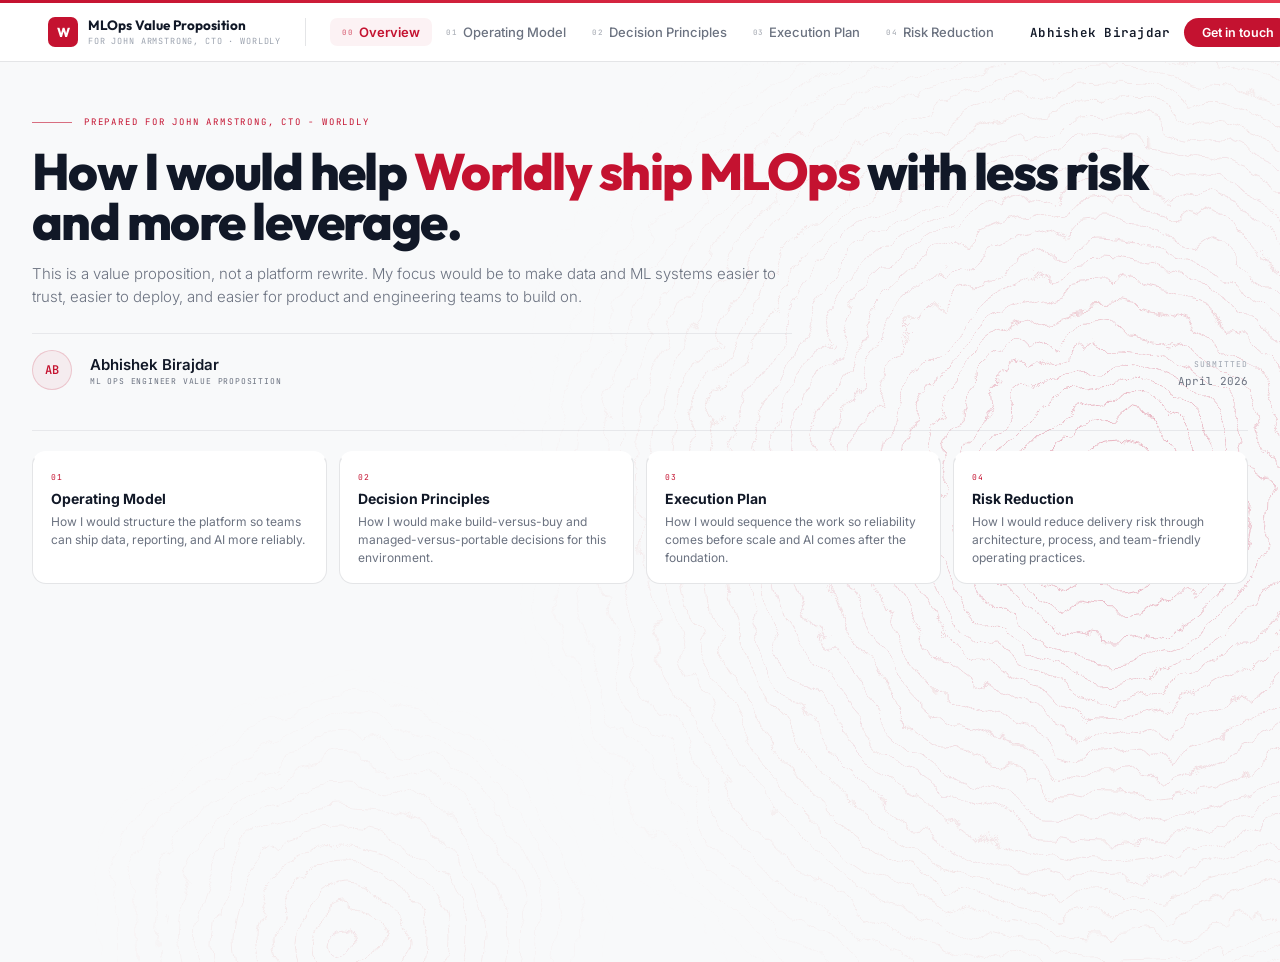
==== index.html @ 02a1b0a0 "Rename worldly-cto-proposal-v2.html to index.html" ====
﻿<!DOCTYPE html>
<html lang="en">
<head>
<meta charset="UTF-8">
<meta name="viewport" content="width=device-width, initial-scale=1.0">
<title>Worldly - MLOps Value Proposition</title>
<link rel="preconnect" href="https://fonts.googleapis.com">
<link href="https://fonts.googleapis.com/css2?family=Inter:wght@400;500;600;700;800&family=Outfit:wght@300;400;500;600;700;800&family=JetBrains+Mono:wght@400;500;600&display=swap" rel="stylesheet">
<link rel="stylesheet" href="proposal.css">
</head>
<body class="page-shell brand-page overview-page">
<header class="topnav" id="topnav">
  <div class="topnav-inner">
    <a class="topnav-brand" href="worldly-cto-proposal-v2.html">
      <div class="topnav-logo">W</div>
      <div>
        <div class="topnav-title">MLOps Value Proposition</div>
        <div class="topnav-sub">For John Armstrong, CTO · Worldly</div>
      </div>
    </a>
    <div class="topnav-divider"></div>
    <nav class="topnav-links">
      <a class="tnl active" href="worldly-cto-proposal-v2.html"><span class="tnl-num">00</span> Overview</a>
      <a class="tnl" href="section-02-architecture.html"><span class="tnl-num">01</span> Operating Model</a>
      <a class="tnl" href="section-03-aws-vs-oss.html"><span class="tnl-num">02</span> Decision Principles</a>
      <a class="tnl" href="section-04-phases.html"><span class="tnl-num">03</span> Execution Plan</a>
      <a class="tnl" href="section-05-risks.html"><span class="tnl-num">04</span> Risk Reduction</a>
    </nav>
    <div class="topnav-cta">
      <span class="topnav-name">Abhishek Birajdar</span>
      <a class="topnav-btn" href="mailto:acbirajdar16@gmail.com">Get in touch</a>
    </div>
  </div>
</header>
<main class="page-main">
<div class="topo-bg">
  <svg xmlns="http://www.w3.org/2000/svg" viewBox="0 0 1000 900" preserveAspectRatio="xMaxYMin meet">
    <defs>
      <filter id="topo-cover" x="-40%" y="-40%" width="180%" height="180%">
        <feTurbulence type="turbulence" baseFrequency="0.009 0.007" numOctaves="4" seed="8" result="noise"/>
        <feDisplacementMap in="SourceGraphic" in2="noise" scale="50" xChannelSelector="R" yChannelSelector="G"/>
      </filter>
      <filter id="topo-sec" x="-40%" y="-40%" width="180%" height="180%">
        <feTurbulence type="turbulence" baseFrequency="0.009 0.007" numOctaves="4" seed="8" result="noise"/>
        <feDisplacementMap in="SourceGraphic" in2="noise" scale="40" xChannelSelector="R" yChannelSelector="G"/>
      </filter>
    </defs>
    <!-- Primary cluster  right-center, prominent on cover -->
    <g filter="url(#topo-cover)" fill="none" stroke="#C41230" stroke-width="0.9">
      <circle cx="820" cy="430" r="15"  stroke-opacity="0.42"/>
      <circle cx="820" cy="430" r="35"  stroke-opacity="0.40"/>
      <circle cx="820" cy="430" r="55"  stroke-opacity="0.38"/>
      <circle cx="820" cy="430" r="75"  stroke-opacity="0.36"/>
      <circle cx="820" cy="430" r="95"  stroke-opacity="0.34"/>
      <circle cx="820" cy="430" r="115" stroke-opacity="0.32"/>
      <circle cx="820" cy="430" r="135" stroke-opacity="0.30"/>
      <circle cx="820" cy="430" r="155" stroke-opacity="0.28"/>
      <circle cx="820" cy="430" r="175" stroke-opacity="0.26"/>
      <circle cx="820" cy="430" r="195" stroke-opacity="0.24"/>
      <circle cx="820" cy="430" r="215" stroke-opacity="0.22"/>
      <circle cx="820" cy="430" r="235" stroke-opacity="0.20"/>
      <circle cx="820" cy="430" r="255" stroke-opacity="0.18"/>
      <circle cx="820" cy="430" r="275" stroke-opacity="0.17"/>
      <circle cx="820" cy="430" r="295" stroke-opacity="0.16"/>
      <circle cx="820" cy="430" r="315" stroke-opacity="0.15"/>
      <circle cx="820" cy="430" r="335" stroke-opacity="0.14"/>
      <circle cx="820" cy="430" r="355" stroke-opacity="0.13"/>
      <circle cx="820" cy="430" r="375" stroke-opacity="0.12"/>
      <circle cx="820" cy="430" r="395" stroke-opacity="0.11"/>
      <circle cx="820" cy="430" r="415" stroke-opacity="0.10"/>
      <circle cx="820" cy="430" r="435" stroke-opacity="0.09"/>
      <circle cx="820" cy="430" r="455" stroke-opacity="0.08"/>
      <circle cx="820" cy="430" r="475" stroke-opacity="0.07"/>
      <circle cx="820" cy="430" r="495" stroke-opacity="0.06"/>
      <circle cx="820" cy="430" r="515" stroke-opacity="0.05"/>
      <circle cx="820" cy="430" r="535" stroke-opacity="0.04"/>
      <circle cx="820" cy="430" r="555" stroke-opacity="0.03"/>
      <circle cx="820" cy="430" r="575" stroke-opacity="0.02"/>
      <circle cx="820" cy="430" r="595" stroke-opacity="0.015"/>
    </g>
    <!-- Secondary cluster  bottom-left corner accent -->
    <g filter="url(#topo-sec)" fill="none" stroke="#C41230" stroke-width="0.75">
      <circle cx="60"  cy="870" r="15"  stroke-opacity="0.14"/>
      <circle cx="60"  cy="870" r="35"  stroke-opacity="0.13"/>
      <circle cx="60"  cy="870" r="55"  stroke-opacity="0.12"/>
      <circle cx="60"  cy="870" r="75"  stroke-opacity="0.11"/>
      <circle cx="60"  cy="870" r="95"  stroke-opacity="0.10"/>
      <circle cx="60"  cy="870" r="115" stroke-opacity="0.09"/>
      <circle cx="60"  cy="870" r="135" stroke-opacity="0.08"/>
      <circle cx="60"  cy="870" r="155" stroke-opacity="0.07"/>
      <circle cx="60"  cy="870" r="175" stroke-opacity="0.06"/>
      <circle cx="60"  cy="870" r="195" stroke-opacity="0.05"/>
      <circle cx="60"  cy="870" r="215" stroke-opacity="0.04"/>
      <circle cx="60"  cy="870" r="235" stroke-opacity="0.03"/>
      <circle cx="60"  cy="870" r="255" stroke-opacity="0.02"/>
    </g>
  </svg>
</div>
<div class="cover">
  <div class="cover-eye" data-anim="fade-up">Prepared for John Armstrong, CTO - Worldly</div>
  <h1 data-anim="fade-up" data-delay="1">How I would help <span class="g">Worldly ship MLOps</span> with less risk and more leverage.</h1>
  <p class="cover-sub" data-anim="fade-up" data-delay="2">This is a value proposition, not a platform rewrite. My focus would be to make data and ML systems easier to trust, easier to deploy, and easier for product and engineering teams to build on.</p>
  <div class="cover-auth" data-anim="fade-up" data-delay="3">
    <div class="auth-av">AB</div>
    <div>
      <div class="auth-name">Abhishek Birajdar</div>
      <div class="auth-role">ML Ops Engineer Value Proposition</div>
    </div>
  </div>
  <div class="cover-ctx">
    <div class="ctx-l">Submitted</div>
    <div class="ctx-v">April 2026</div>
  </div>
</div>

<div class="divider"></div>

<div class="section-index">
  <a class="section-card" href="section-02-architecture.html" data-anim="scale-up" data-delay="1"><div class="section-card-num">01</div><div class="section-card-title">Operating Model</div><div class="section-card-text">How I would structure the platform so teams can ship data, reporting, and AI more reliably.</div></a>
  <a class="section-card" href="section-03-aws-vs-oss.html" data-anim="scale-up" data-delay="2"><div class="section-card-num">02</div><div class="section-card-title">Decision Principles</div><div class="section-card-text">How I would make build-versus-buy and managed-versus-portable decisions for this environment.</div></a>
  <a class="section-card" href="section-04-phases.html" data-anim="scale-up" data-delay="3"><div class="section-card-num">03</div><div class="section-card-title">Execution Plan</div><div class="section-card-text">How I would sequence the work so reliability comes before scale and AI comes after the foundation.</div></a>
  <a class="section-card" href="section-05-risks.html" data-anim="scale-up" data-delay="4"><div class="section-card-num">04</div><div class="section-card-title">Risk Reduction</div><div class="section-card-text">How I would reduce delivery risk through architecture, process, and team-friendly operating practices.</div></a>
</div>


</main>
<script src="animations.js"></script>
</body>
</html>
---- proposal.css ----
*,*::before,*::after{box-sizing:border-box;margin:0;padding:0}

:root{
  /* Backgrounds */
  --bg:#FFFFFF;--bg2:#FFFFFF;--bg3:#F9FAFB;--bg4:#F1F3F5;
  /* Borders */
  --border:rgba(15,23,42,0.07);--border2:rgba(15,23,42,0.11);
  /* Text */
  --text:#111827;--muted:#9CA3AF;--muted2:#6B7280;

  /* ── Worldly Red — primary brand ── */
  --g:#C41230;--g2:#C41230;--g3:#9E0E26;
  --g-bg:rgba(196,18,48,0.05);--g-bdr:rgba(196,18,48,0.18);

  /* ── Diagram node palette (keep distinct for visual differentiation) ── */
  --d:#1D4ED8;--d-bg:rgba(29,78,216,0.05);--d-bdr:rgba(29,78,216,0.18);
  --v:#7C3AED;--v-bg:rgba(124,58,237,0.05);--v-bdr:rgba(124,58,237,0.18);
  --a:#D97706;--a-bg:rgba(217,119,6,0.05);--a-bdr:rgba(217,119,6,0.18);
  --r:#C41230;--r-bg:rgba(196,18,48,0.05);--r-bdr:rgba(196,18,48,0.18);
  --s:#64748B;--s-bg:rgba(100,116,139,0.05);--s-bdr:rgba(100,116,139,0.18);

  /* ── Brand aliases ── */
  --brand-red:#C41230;--brand-red-bg:rgba(196,18,48,0.05);--brand-red-bdr:rgba(196,18,48,0.18);
  --clean-slate:#F8F9FA;

  /* ── Dark sidebar ── */
  --sb-bg:#111827;
  --sb-bdr:rgba(255,255,255,0.07);
  --sb-muted:rgba(255,255,255,0.45);
  --sb-text:#F9FAFB;
  --sb-hover:rgba(255,255,255,0.04);
  --sb-active-bg:rgba(196,18,48,0.14);
  --sb-active-bdr:rgba(196,18,48,0.5);
}

html{scroll-behavior:smooth}
body{font-family:'Outfit',sans-serif;background:var(--bg);color:var(--text);min-height:100vh;overflow-x:hidden}
body::before{content:'';position:fixed;inset:0;
  background-image:
    linear-gradient(rgba(15,23,42,0.012) 1px,transparent 1px),
    linear-gradient(90deg,rgba(15,23,42,0.012) 1px,transparent 1px);
  background-size:60px 60px;
  pointer-events:none;z-index:0}

/* ══════════════════════════════════════════
   TOPOGRAPHIC BACKGROUND DECORATION
══════════════════════════════════════════ */
.topo-bg{
  position:absolute;inset:0;
  overflow:hidden;
  pointer-events:none;
  z-index:0;
}
.topo-bg svg{
  position:absolute;
  top:0;right:0;
  width:100%;height:100%;
}

/* ══════════════════════════════════════════
   COVER
══════════════════════════════════════════ */
.cover{position:relative;z-index:1;min-height:100vh;display:flex;flex-direction:column;justify-content:center;padding:80px;max-width:1100px;margin:0 auto}
.cover-eye{font-family:'JetBrains Mono',monospace;font-size:10px;letter-spacing:0.2em;text-transform:uppercase;color:var(--g);margin-bottom:32px;display:flex;align-items:center;gap:12px}
.cover-eye::before{content:'';width:40px;height:1px;background:var(--g);opacity:0.6}
h1{font-family:'Outfit',sans-serif;font-size:clamp(36px,5vw,68px);font-weight:800;line-height:1.05;color:var(--text);margin-bottom:24px;letter-spacing:-0.03em}
h1 .g{color:var(--g)}
h1 .dim{color:#9CA3AF}
.cover-sub{font-size:17px;line-height:1.8;color:var(--muted2);font-weight:300;max-width:580px;margin-bottom:48px}
.cover-auth{display:flex;align-items:center;gap:18px;border-top:1px solid var(--border);padding-top:28px;max-width:580px}
.auth-av{width:46px;height:46px;border-radius:50%;background:var(--g-bg);border:1px solid var(--g-bdr);display:flex;align-items:center;justify-content:center;font-family:'JetBrains Mono',monospace;font-size:13px;font-weight:600;color:var(--g);flex-shrink:0}
.auth-name{font-size:16px;font-weight:600;color:var(--text);margin-bottom:2px}
.auth-role{font-family:'JetBrains Mono',monospace;font-size:9px;letter-spacing:0.1em;text-transform:uppercase;color:var(--muted2)}
.cover-ctx{position:absolute;right:80px;bottom:80px;text-align:right}
.ctx-l{font-family:'JetBrains Mono',monospace;font-size:8px;letter-spacing:0.12em;text-transform:uppercase;color:var(--muted);margin-bottom:5px}
.ctx-v{font-family:'JetBrains Mono',monospace;font-size:11px;color:var(--muted2)}

/* ══════════════════════════════════════════
   SECTION WRAPPER & TYPOGRAPHY
══════════════════════════════════════════ */
.sec-wrap{position:relative;z-index:1;max-width:1600px;margin:0 auto;padding:56px 32px 0}
.sec-num{font-family:'JetBrains Mono',monospace;font-size:10px;letter-spacing:0.18em;text-transform:uppercase;color:var(--g);margin-bottom:10px;display:flex;align-items:center;gap:12px}
.sec-num::before{content:'';width:28px;height:1px;background:var(--g);opacity:0.5}
h2{font-family:'Outfit',sans-serif;font-size:clamp(22px,3vw,40px);font-weight:800;line-height:1.15;color:var(--text);margin-bottom:12px;letter-spacing:-0.025em}
h2 .g{color:var(--g)}
.sec-sub{font-size:13px;line-height:1.6;color:var(--muted2);max-width:760px;font-weight:300;border-left:2px solid var(--g-bdr);padding-left:14px}
.content{position:relative;z-index:1;max-width:1600px;margin:0 auto;padding:24px 32px 48px}

/* ══════════════════════════════════════════
   FINDINGS GRID
══════════════════════════════════════════ */
.grid-3{display:grid;grid-template-columns:repeat(3,1fr);gap:1px;background:var(--border);border-radius:14px;overflow:hidden;margin-bottom:44px}
.fc{background:var(--bg2);padding:26px}
.fc:hover{background:var(--bg3)}
.fc-tag{font-family:'JetBrains Mono',monospace;font-size:10px;font-weight:600;color:var(--g);background:var(--g-bg);border:1px solid var(--g-bdr);padding:3px 9px;border-radius:3px;display:inline-block;margin-bottom:12px}
.fc-title{font-size:14px;font-weight:700;color:var(--text);margin-bottom:7px;line-height:1.3}
.fc-text{font-size:12px;line-height:1.75;color:var(--muted2)}
.fc-text strong{color:var(--g3);font-weight:500}

/* ══════════════════════════════════════════
   ALERT BOXES
══════════════════════════════════════════ */
.alert{padding:22px 26px;margin-bottom:20px;border-radius:0 12px 12px 0;border:1px solid;border-left:3px solid}
.alert-r{background:var(--r-bg);border-color:var(--r-bdr);border-left-color:var(--r)}
.alert-g{background:var(--g-bg);border-color:var(--g-bdr);border-left-color:var(--g)}
.alert-label{font-family:'JetBrains Mono',monospace;font-size:8px;letter-spacing:0.12em;text-transform:uppercase;margin-bottom:7px}
.alert-r .alert-label{color:var(--r)}
.alert-g .alert-label{color:var(--g)}
.alert-text{font-size:13px;line-height:1.8}
.alert-r .alert-text{color:var(--muted2)}
.alert-r .alert-text strong{color:var(--r);font-weight:500}
.alert-g .alert-text{color:var(--muted2)}
.alert-g .alert-text strong{color:var(--g3);font-weight:500}

/* ══════════════════════════════════════════
   ARCHITECTURE DIAGRAM
══════════════════════════════════════════ */
.arch-wrap{display:grid;grid-template-columns:1fr 380px;gap:28px;align-items:start;margin-bottom:44px}
.arch-diagram{background:var(--bg2);border:1px solid var(--border2);border-radius:16px;padding:28px 22px}
.layer-label{font-family:'JetBrains Mono',monospace;font-size:8px;letter-spacing:0.15em;text-transform:uppercase;color:var(--muted2);margin:14px 0 8px;padding-left:2px;display:flex;align-items:center;gap:7px}
.layer-label::after{content:'';flex:1;height:1px;background:var(--border)}
.layer-label:first-child{margin-top:0}
.nodes{display:flex;gap:6px;flex-wrap:wrap}
.anode{flex:1;min-width:70px;padding:11px 12px;border-radius:9px;border:1px solid;cursor:pointer;transition:all 0.18s;position:relative}
.anode:hover{transform:translateY(-2px);filter:brightness(1.15)}
.anode.selected{filter:brightness(1.25)}
.anode.selected::after{content:'→';position:absolute;right:8px;top:50%;transform:translateY(-50%);font-size:12px;opacity:0.8}
.an-layer{font-family:'JetBrains Mono',monospace;font-size:8px;letter-spacing:0.08em;text-transform:uppercase;opacity:0.65;margin-bottom:5px}
.an-name{font-family:'Outfit',sans-serif;font-size:12px;font-weight:700;color:var(--text);margin-bottom:2px;line-height:1.3}
.an-sub{font-size:10px;opacity:0.55;line-height:1.3}
.an-g{background:var(--g-bg);border-color:var(--g-bdr);color:var(--g2)}
.an-d{background:var(--d-bg);border-color:var(--d-bdr);color:var(--d)}
.an-v{background:var(--v-bg);border-color:var(--v-bdr);color:var(--v)}
.an-a{background:var(--a-bg);border-color:var(--a-bdr);color:var(--a)}
.an-r{background:var(--r-bg);border-color:var(--r-bdr);color:var(--r)}
.an-s{background:var(--s-bg);border-color:var(--s-bdr);color:var(--s)}
.an-out{background:var(--g-bg);border-color:var(--g-bdr);color:var(--g2);text-align:center}
.flow-arr{text-align:center;padding:5px 0;color:var(--muted);font-size:14px}

/* ══════════════════════════════════════════
   DETAIL PANEL
══════════════════════════════════════════ */
.det-panel{position:sticky;top:24px}
.det-empty{background:var(--bg2);border:1px dashed var(--border2);border-radius:14px;padding:48px 24px;text-align:center;color:var(--muted);font-size:12px;line-height:1.6}
.det-card{background:var(--bg2);border:1px solid var(--border2);border-radius:14px;overflow:hidden;display:none;animation:up 0.22s ease}
@keyframes up{from{opacity:0;transform:translateY(6px)}to{opacity:1;transform:translateY(0)}}
.det-card.show{display:block}
.det-hdr{padding:20px 22px 16px;border-bottom:1px solid var(--border)}
.det-badge{display:inline-flex;font-family:'JetBrains Mono',monospace;font-size:8px;letter-spacing:0.1em;text-transform:uppercase;padding:3px 9px;border-radius:3px;border:1px solid;margin-bottom:10px}
.det-name{font-family:'Outfit',sans-serif;font-size:16px;font-weight:700;color:var(--text);margin-bottom:3px;line-height:1.3}
.det-tag{font-size:12px;color:var(--muted2);line-height:1.4}
.det-body{padding:20px 22px}
.dsec{margin-bottom:18px}.dsec:last-child{margin-bottom:0}
.dsec-title{font-family:'JetBrains Mono',monospace;font-size:8px;letter-spacing:0.13em;text-transform:uppercase;color:var(--muted2);margin-bottom:8px;display:flex;align-items:center;gap:7px}
.dsec-title::after{content:'';flex:1;height:1px;background:var(--border)}
.dsec-text{font-size:12px;line-height:1.8;color:var(--muted2)}
.dsec-text strong{color:var(--text);font-weight:500}
.dsec-text code{font-family:'JetBrains Mono',monospace;font-size:10px;background:var(--bg3);border:1px solid var(--border2);padding:1px 5px;border-radius:3px;color:var(--g)}
.biz-pill{display:inline-flex;align-items:center;gap:5px;font-family:'JetBrains Mono',monospace;font-size:9px;padding:4px 10px;border-radius:4px;border:1px solid;margin:3px 3px 3px 0}
.biz-g{color:var(--g2);border-color:var(--g-bdr);background:var(--g-bg)}
.biz-d{color:var(--d);border-color:var(--d-bdr);background:var(--d-bg)}
.biz-v{color:var(--v);border-color:var(--v-bdr);background:var(--v-bg)}
.biz-r{color:var(--r);border-color:var(--r-bdr);background:var(--r-bg)}
.biz-a{color:var(--a);border-color:var(--a-bdr);background:var(--a-bg)}

/* ══════════════════════════════════════════
   DECISION TABLE
══════════════════════════════════════════ */
.wtable{width:100%;border-collapse:collapse;margin-bottom:44px;font-size:13px}
.wtable th{font-family:'JetBrains Mono',monospace;font-size:8px;letter-spacing:0.1em;text-transform:uppercase;color:var(--muted2);padding:11px 14px;text-align:left;border-bottom:1px solid var(--border2);background:var(--bg3)}
.wtable td{padding:13px 14px;border-bottom:1px solid var(--border);color:var(--muted2);vertical-align:top;line-height:1.65}
.wtable td strong{color:var(--text);font-weight:600}
.wtable tr:last-child td{border-bottom:none}
.wtable tr:hover td{background:var(--bg3)}
/* Hard requirement → Worldly Red */
.tag-h{font-family:'JetBrains Mono',monospace;font-size:8px;padding:2px 8px;border-radius:3px;color:var(--brand-red);background:var(--brand-red-bg);border:1px solid var(--brand-red-bdr);font-weight:600}
/* Benefit → neutral dark slate */
.tag-b{font-family:'JetBrains Mono',monospace;font-size:8px;padding:2px 8px;border-radius:3px;color:#334155;background:rgba(51,65,85,0.07);border:1px solid rgba(51,65,85,0.16)}
/* Tradeoff → amber */
.tag-t{font-family:'JetBrains Mono',monospace;font-size:8px;padding:2px 8px;border-radius:3px;color:var(--a);background:var(--a-bg);border:1px solid var(--a-bdr)}

/* ══════════════════════════════════════════
   BUILD PHASES
══════════════════════════════════════════ */
.phases{margin-bottom:44px}
.phase{display:grid;grid-template-columns:170px 1fr;gap:0;margin-bottom:2px}
.p-left{background:var(--bg2);border:1px solid var(--border);border-right:none;border-radius:12px 0 0 12px;padding:22px 18px;display:flex;flex-direction:column;justify-content:center}
.p-lnum{font-family:'JetBrains Mono',monospace;font-size:8px;letter-spacing:0.12em;text-transform:uppercase;color:var(--g);margin-bottom:5px}
.p-lname{font-size:13px;font-weight:700;color:var(--text);line-height:1.3;margin-bottom:3px}
.p-ltime{font-family:'JetBrains Mono',monospace;font-size:9px;color:var(--muted2)}
.p-right{background:var(--bg2);border:1px solid var(--border);border-radius:0 12px 12px 0;padding:22px 26px}
.p-rtitle{font-size:13px;font-weight:600;color:var(--text);margin-bottom:9px;line-height:1.4}
.p-tags{display:flex;flex-wrap:wrap;gap:5px}
.pt{font-family:'JetBrains Mono',monospace;font-size:9px;padding:3px 9px;border-radius:4px;border:1px solid}
.pt-g{color:var(--g2);border-color:var(--g-bdr);background:var(--g-bg)}
.pt-d{color:var(--d);border-color:var(--d-bdr);background:var(--d-bg)}
.pt-v{color:var(--v);border-color:var(--v-bdr);background:var(--v-bg)}
.pt-a{color:var(--a);border-color:var(--a-bdr);background:var(--a-bg)}
.pt-r{color:var(--r);border-color:var(--r-bdr);background:var(--r-bg)}
.pt-s{color:var(--s);border-color:var(--s-bdr);background:var(--s-bg)}

/* ══════════════════════════════════════════
   HONESTY BANNER
══════════════════════════════════════════ */
.honesty{background:rgba(217,119,6,0.04);border:1px solid rgba(217,119,6,0.14);border-radius:12px;padding:20px 24px;margin-bottom:36px;display:flex;gap:14px;align-items:flex-start}
.h-icon{font-family:'JetBrains Mono',monospace;font-size:9px;font-weight:600;color:var(--a);background:var(--a-bg);border:1px solid var(--a-bdr);padding:4px 9px;border-radius:3px;white-space:nowrap;flex-shrink:0;margin-top:1px}
.h-text{font-size:12px;line-height:1.75;color:var(--muted2)}
.h-text strong{color:var(--a);font-weight:500}

/* ══════════════════════════════════════════
   MISC
══════════════════════════════════════════ */
.divider{height:1px;background:var(--border);margin:72px 0}
::-webkit-scrollbar{width:4px}
::-webkit-scrollbar-thumb{background:rgba(196,18,48,0.3);border-radius:3px}

@media(max-width:960px){
  .cover,.sec-wrap,.content{padding-left:24px;padding-right:24px}
  .grid-3,.grid-2{grid-template-columns:1fr}
  .arch-wrap{grid-template-columns:1fr}
  .det-panel{position:relative;top:auto}
  .phase{grid-template-columns:1fr}
  .p-left{border-radius:12px 12px 0 0;border-right:1px solid var(--border);border-bottom:none}
  .p-right{border-radius:0 0 12px 12px}
  .cover{min-height:auto;padding:48px 24px}
}

/* ══════════════════════════════════════════
   TOP NAVBAR — Worldly style
══════════════════════════════════════════ */
body.page-shell{position:relative}

.topnav{
  position:sticky;top:0;z-index:100;
  background:rgba(255,255,255,0.97);
  backdrop-filter:blur(14px);-webkit-backdrop-filter:blur(14px);
  border-bottom:1px solid var(--border2);
  transition:box-shadow 0.25s ease;
}
.topnav.scrolled{box-shadow:0 2px 24px rgba(15,23,42,0.09)}
.topnav::before{
  content:'';display:block;height:3px;
  background:linear-gradient(90deg,var(--brand-red) 0%,#e63950 100%);
}
.topnav-inner{
  max-width:1400px;margin:0 auto;padding:0 48px;
  height:58px;display:flex;align-items:center;gap:24px;
}
.topnav-brand{
  display:flex;align-items:center;gap:10px;
  text-decoration:none;flex-shrink:0;
}
.topnav-logo{
  width:30px;height:30px;border-radius:7px;
  background:var(--brand-red);
  display:flex;align-items:center;justify-content:center;
  font-family:'Outfit',sans-serif;font-size:13px;font-weight:800;color:#fff;
  flex-shrink:0;letter-spacing:-0.02em;
}
.topnav-title{
  font-family:'Outfit',sans-serif;font-size:13.5px;font-weight:700;
  color:var(--text);line-height:1.2;
}
.topnav-sub{
  font-family:'JetBrains Mono',monospace;
  font-size:8.5px;letter-spacing:0.1em;text-transform:uppercase;
  color:var(--muted);margin-top:1px;
}
.topnav-divider{
  width:1px;height:28px;background:var(--border2);flex-shrink:0;
}
.topnav-links{
  display:flex;align-items:center;gap:2px;flex:1;
}
.tnl{
  display:inline-flex;align-items:center;gap:5px;
  padding:6px 12px;border-radius:7px;
  text-decoration:none;font-size:13px;font-weight:500;
  color:var(--muted2);transition:all 0.15s ease;white-space:nowrap;
}
.tnl:hover{color:var(--text);background:var(--bg3)}
.tnl.active{color:var(--brand-red);background:var(--g-bg);font-weight:600}
.tnl-num{
  font-family:'JetBrains Mono',monospace;font-size:7.5px;
  letter-spacing:0.12em;opacity:0.55;
}
.topnav-cta{display:flex;align-items:center;gap:14px;flex-shrink:0;margin-left:auto}
.topnav-name{
  font-size:12.5px;font-weight:600;color:var(--text);
  font-family:'JetBrains Mono',monospace;letter-spacing:0.02em;
}
.topnav-btn{
  display:inline-flex;align-items:center;
  padding:7px 18px;border-radius:9999px;
  background:var(--brand-red);color:#fff;
  font-size:12.5px;font-weight:600;
  text-decoration:none;transition:all 0.15s ease;white-space:nowrap;
}
.topnav-btn:hover{
  background:var(--g3);transform:translateY(-1px);
  box-shadow:0 4px 16px rgba(196,18,48,0.32);
}

/* ── Main content (full width, no sidebar offset) ── */
.page-main{min-height:100vh;position:relative;z-index:1}
.page-main .cover,
.page-main .sec-wrap,
.page-main .content,
.page-main .page-closing,
.page-main .page-closing > div{
  max-width:1200px;margin:0 auto;
  padding-left:80px;padding-right:80px;
}
.page-main .cover{padding-top:100px;padding-bottom:90px}
.page-main .cover-ctx{right:80px;bottom:90px}
.page-main .page-closing{padding-bottom:80px}

/* Shared Worldly-like brand system */
body.brand-page{
  background:var(--clean-slate);
  font-family:'Inter',sans-serif;
  color:var(--text);
}
body.brand-page::before{
  background-image:none;
}
body.brand-page .topo-bg svg{
  opacity:0.3;
}
body.brand-page .page-main{
  max-width:1400px;
  margin:0 auto;
  padding:18px 32px 56px;
}
body.brand-page .page-main .cover,
body.brand-page .page-main .sec-wrap,
body.brand-page .page-main .content,
body.brand-page .page-main .page-closing,
body.brand-page .page-main .page-closing > div{
  max-width:1280px;
  margin:0 auto;
  padding-left:0;
  padding-right:0;
}
body.brand-page .sec-wrap{
  padding-top:36px;
}
body.brand-page .content{
  padding-top:20px;
  padding-bottom:44px;
}
body.brand-page h2{
  font-family:'Outfit',sans-serif;
  font-size:clamp(32px,4vw,56px);
  line-height:0.98;
  letter-spacing:-0.04em;
  margin-bottom:14px;
}
body.brand-page .sec-sub{
  max-width:760px;
  padding-left:0;
  border-left:none;
  font-size:15px;
  line-height:1.65;
  color:#667085;
}
body.brand-page .sec-num{
  font-size:9px;
  letter-spacing:0.16em;
  margin-bottom:12px;
}
body.brand-page .sec-num::before{
  width:34px;
  opacity:0.6;
}
body.brand-page .wtable,
body.brand-page .alert,
body.brand-page .tco-box,
body.brand-page .resource-ctx,
body.brand-page .phase-closing,
body.brand-page .risk-grid,
body.brand-page .commit-box,
body.brand-page .quick-win-box,
body.brand-page .adr-wrap,
body.brand-page .goal-card,
body.brand-page .goal-meta,
body.brand-page .outcome-card,
body.brand-page .pillar-card,
body.brand-page .ribbon{
  box-shadow:0 16px 40px rgba(15,23,42,0.05);
}
body.brand-page .wtable,
body.brand-page .tco-box,
body.brand-page .risk-grid{
  background:#fff;
  border:1px solid rgba(15,23,42,0.08);
  border-radius:22px;
  overflow:hidden;
}
body.brand-page .wtable th,
body.brand-page .risk-header .risk-cell,
body.brand-page .tco-box-header{
  background:#F8FAFC;
}
body.brand-page .alert,
body.brand-page .resource-ctx,
body.brand-page .phase-closing,
body.brand-page .commit-box{
  border-radius:22px;
}
body.brand-page .phase{
  margin-bottom:12px;
}
body.brand-page .p-left,
body.brand-page .p-right{
  background:#fff;
  border-color:rgba(15,23,42,0.08);
}
body.brand-page .goal-copy,
body.brand-page .goal-meta-copy,
body.brand-page .outcome-text,
body.brand-page .pillar-copy,
body.brand-page .ribbon-copy,
body.brand-page .alert-text,
body.brand-page .commit-item-text,
body.brand-page .resource-ctx,
body.brand-page .p-metric,
body.brand-page .risk-cell{
  color:#667085;
}

/* Overview page: compact executive board */
body.overview-page{background:var(--clean-slate)}
body.overview-page .topo-bg svg{opacity:0.82}
body.overview-page .page-main{
  max-width:1440px;
  margin:0 auto;
  padding:26px 32px 40px;
}
body.overview-page .page-main .cover,
body.overview-page .page-main .section-index,
body.overview-page .page-main .insight-strip{
  max-width:none;
  padding-left:0;
  padding-right:0;
}
body.overview-page .page-main .cover{
  min-height:auto;
  padding-top:28px;
  padding-bottom:22px;
  display:block;
}
body.overview-page .cover-eye{
  margin-bottom:18px;
  font-size:9px;
}
body.overview-page h1{
  max-width:1120px;
  font-size:clamp(34px,4vw,58px);
  line-height:0.98;
  margin-bottom:16px;
}
body.overview-page .cover-sub{
  max-width:760px;
  font-size:15px;
  line-height:1.55;
  margin-bottom:24px;
}
body.overview-page .cover-auth{
  max-width:760px;
  padding-top:16px;
}
body.overview-page .auth-av{
  width:40px;
  height:40px;
  font-size:12px;
}
body.overview-page .auth-name{font-size:15px}
body.overview-page .auth-role{font-size:8px}
body.overview-page .cover-ctx{
  right:0;
  bottom:24px;
}
body.overview-page .divider{
  margin:18px 0 20px;
}
body.overview-page .section-index{
  gap:12px;
  padding:0 0 18px;
}
body.overview-page .section-card{
  padding:18px 18px 16px;
  border-radius:14px;
}
body.overview-page .section-card-num{
  margin-bottom:8px;
  font-size:8px;
}
body.overview-page .section-card-title{
  font-size:14px;
  margin-bottom:5px;
}
body.overview-page .section-card-text{
  font-size:12px;
  line-height:1.5;
}
body.overview-page .insight-strip{
  margin-top:0;
  margin-bottom:0;
  border-radius:14px;
}
body.overview-page .insight-item{
  padding:16px 16px 14px;
}
body.overview-page .insight-num{
  font-size:8px;
  margin-bottom:6px;
}
body.overview-page .insight-label{
  font-size:12px;
  margin-bottom:4px;
  line-height:1.28;
}
body.overview-page .insight-text{
  font-size:11px;
  line-height:1.45;
}

/* ── Section index (cover page) ── */
.section-index{
  display:grid;grid-template-columns:repeat(4,minmax(0,1fr));
  gap:16px;padding:0 80px 80px;
  max-width:1200px;margin:0 auto;
}
.section-card{
  display:block;padding:26px;
  border-radius:16px;
  background:var(--bg2);
  border:1px solid var(--border2);
  border-top:3px solid transparent;
  text-decoration:none;
  transition:all .22s cubic-bezier(0.22,1,0.36,1);
}
.section-card:hover{
  transform:translateY(-4px);
  border-color:var(--g-bdr);
  border-top-color:var(--brand-red);
  box-shadow:0 12px 32px rgba(196,18,48,0.08);
}
.section-card-num{
  font-family:'JetBrains Mono',monospace;font-size:9px;
  letter-spacing:0.12em;text-transform:uppercase;
  color:var(--g);margin-bottom:10px;
}
.section-card-title{
  font-size:16px;font-weight:700;line-height:1.25;
  color:var(--text);margin-bottom:8px;
}
.section-card-text{font-size:13px;line-height:1.7;color:var(--muted2)}

/* ══════════════════════════════════════════
   SCROLL ANIMATIONS
══════════════════════════════════════════ */
[data-anim]{opacity:0;will-change:opacity,transform}
[data-anim="fade-up"]{transform:translateY(32px);transition:opacity 0.65s ease,transform 0.65s cubic-bezier(0.22,1,0.36,1)}
[data-anim="fade-left"]{transform:translateX(-32px);transition:opacity 0.65s ease,transform 0.65s cubic-bezier(0.22,1,0.36,1)}
[data-anim="fade-right"]{transform:translateX(32px);transition:opacity 0.65s ease,transform 0.65s cubic-bezier(0.22,1,0.36,1)}
[data-anim="scale-up"]{transform:scale(0.93);transition:opacity 0.55s ease,transform 0.55s cubic-bezier(0.34,1.56,0.64,1)}
[data-anim="pop"]{transform:scale(0.88) translateY(16px);transition:opacity 0.5s ease,transform 0.5s cubic-bezier(0.34,1.56,0.64,1)}
[data-anim="slide-left"]{transform:translateX(-48px);transition:opacity 0.6s ease,transform 0.6s cubic-bezier(0.22,1,0.36,1)}
[data-anim].is-visible{opacity:1;transform:none}
[data-delay="1"]{transition-delay:0.07s}
[data-delay="2"]{transition-delay:0.14s}
[data-delay="3"]{transition-delay:0.21s}
[data-delay="4"]{transition-delay:0.28s}
[data-delay="5"]{transition-delay:0.35s}
[data-delay="6"]{transition-delay:0.42s}
[data-delay="7"]{transition-delay:0.49s}

@media(max-width:960px){
  .topnav-inner{padding:0 24px}
  .topnav-sub,.topnav-divider,.topnav-name{display:none}
  .tnl-num{display:none}
  .page-main .cover,.page-main .sec-wrap,.page-main .content,
  .page-main .page-closing,.page-main .page-closing > div,
  .section-index{padding-left:24px;padding-right:24px}
  .section-index{grid-template-columns:1fr 1fr;padding-bottom:48px}
  .page-main .cover-ctx{position:static;margin-top:24px;text-align:left}
  .page-main .cover{padding-top:48px}
  body.brand-page .page-main{
    padding:14px 24px 32px;
  }
  body.brand-page .sec-wrap{
    padding-top:24px;
  }
  body.brand-page .content{
    padding-top:16px;
    padding-bottom:28px;
  }
  body.brand-page .sec-sub{
    max-width:none;
    font-size:14px;
  }
  body.overview-page .page-main{
    padding:18px 24px 28px;
  }
  body.overview-page .page-main .cover{
    padding-top:18px;
    padding-bottom:18px;
  }
  body.overview-page .section-index{
    grid-template-columns:1fr 1fr;
  }
  body.overview-page .insight-strip{
    grid-template-columns:1fr;
  }
  body.overview-page .cover-ctx{
    position:static;
    margin-top:16px;
    text-align:left;
  }
}
@media(max-width:600px){
  .section-index{grid-template-columns:1fr}
  .topnav{overflow:visible}
  .topnav-inner{
    height:auto;
    min-height:72px;
    flex-wrap:wrap;
    align-items:center;
    gap:10px 12px;
    padding-top:10px;
    padding-bottom:10px;
  }
  .topnav-brand{min-width:0}
  .topnav-title{font-size:15px}
  .topnav-links{
    display:flex;
    order:3;
    width:100%;
    gap:8px;
    overflow-x:auto;
    overflow-y:hidden;
    white-space:nowrap;
    padding-bottom:2px;
    -webkit-overflow-scrolling:touch;
    scrollbar-width:none;
  }
  .topnav-links::-webkit-scrollbar{display:none}
  .tnl{
    flex:0 0 auto;
    padding:8px 12px;
    font-size:13px;
    border:1px solid var(--border);
    background:rgba(255,255,255,0.88);
  }
  .topnav-cta{
    margin-left:auto;
    gap:8px;
  }
  .topnav-btn{
    padding:10px 14px;
    font-size:13px;
  }
}

/* ══════════════════════════════════════════
   ARCHITECTURE PAGE OVERRIDES
══════════════════════════════════════════ */
body.architecture-page{background:var(--clean-slate);font-family:'Inter',sans-serif}

body.architecture-page .sec-sub,
body.architecture-page .sidebar-meta,
body.architecture-page .sidebar-link-sub,
body.architecture-page .dsec-text,
body.architecture-page .det-tag,
body.architecture-page .h-text{font-size:14px;line-height:1.75}

body.architecture-page .layer-label,
body.architecture-page .dsec-title,
body.architecture-page .det-badge,
body.architecture-page .sec-num,
body.architecture-page .h-icon,
body.architecture-page .sidebar-kicker,
body.architecture-page .sidebar-link-num{font-family:'Inter',sans-serif;letter-spacing:0.12em}

body.architecture-page .arch-wrap{grid-template-columns:none;gap:14px}
body.architecture-page .sec-wrap{
  max-width:none;
  width:100%;
  padding:36px 24px 0;
}
body.architecture-page .content{
  max-width:none;
  width:100%;
  padding:12px 24px 40px;
  display:flex;
  flex-direction:column;
  gap:22px;
}
body.architecture-page .arch-wrap{
  order:-1;
  margin-bottom:12px;
  position:relative;
  top:auto;
  max-height:none;
  display:grid;
  grid-template-columns:minmax(0,1.45fr) minmax(340px,0.8fr);
  gap:18px;
  align-items:start;
}
body.architecture-page .exec-goal,
body.architecture-page .outcome-grid,
body.architecture-page .pillar-grid,
body.architecture-page .ribbon,
body.architecture-page .quick-win-box,
body.architecture-page .adr-wrap{
  margin-bottom:0;
}
body.architecture-page .exec-goal{margin-top:6px}
body.architecture-page .outcome-grid,
body.architecture-page .pillar-grid{gap:20px}
body.architecture-page .goal-card,
body.architecture-page .goal-meta,
body.architecture-page .outcome-card,
body.architecture-page .pillar-card,
body.architecture-page .ribbon,
body.architecture-page .quick-win-box,
body.architecture-page .adr-wrap{
  box-shadow:0 12px 34px rgba(15,23,42,0.04);
}

body.architecture-page .arch-diagram{
  background:#fff;
  border:1px solid rgba(15,23,42,0.07);
  border-radius:20px;padding:30px;
}
body.architecture-page .honesty{
  background:#fff;
  border:1px solid rgba(15,23,42,0.07);
  border-left:4px solid var(--a);
  border-radius:16px;
}
body.architecture-page .h-icon{background:var(--a-bg);color:var(--a);border-color:var(--a-bdr)}
body.architecture-page .flow-arr{padding:8px 0;font-size:18px;color:var(--muted)}

/* Architecture diagram nodes */
body.architecture-page .anode{
  border-radius:14px;padding:14px 14px 13px;min-width:120px;background:#fff;
}
body.architecture-page .anode:hover{
  transform:translateY(-2px);
  box-shadow:0 8px 20px rgba(15,23,42,0.07);
}
body.architecture-page .an-layer{font-family:'Inter',sans-serif;font-size:10px;letter-spacing:0.08em;color:var(--muted2);opacity:1}
body.architecture-page .an-name{font-size:14px;line-height:1.25}
body.architecture-page .an-sub{font-size:12px;line-height:1.45;opacity:1;color:var(--muted2)}

/* Node color overrides for architecture page */
body.architecture-page .an-g{background:rgba(196,18,48,0.04);border-color:rgba(196,18,48,0.16);color:#9E0E26}
body.architecture-page .an-d{background:#fff;border-color:rgba(15,23,42,0.09);color:var(--text)}
body.architecture-page .an-v{background:rgba(124,58,237,0.04);border-color:rgba(124,58,237,0.15);color:#5B21B6}
body.architecture-page .an-a{background:rgba(217,119,6,0.04);border-color:rgba(217,119,6,0.15);color:#92400E}
body.architecture-page .an-r{background:rgba(196,18,48,0.04);border-color:rgba(196,18,48,0.16);color:#9E0E26}
body.architecture-page .an-s{background:rgba(100,116,139,0.04);border-color:rgba(100,116,139,0.15);color:var(--text)}
body.architecture-page .an-out{
  background:rgba(196,18,48,0.06);
  border-color:rgba(196,18,48,0.22);
  color:#9E0E26;
}
body.architecture-page .anode.selected{
  border-color:var(--brand-red);
  box-shadow:0 0 0 3px rgba(196,18,48,0.1);
}

/* Detail panel */
body.architecture-page .det-empty,
body.architecture-page .det-card{background:#fff;border-radius:18px}
body.architecture-page .det-empty{border:1px dashed rgba(15,23,42,0.12)}
body.architecture-page .det-hdr{padding:22px 24px 18px}
body.architecture-page .det-body{padding:22px 24px}
body.architecture-page .biz-pill{font-family:'Inter',sans-serif;font-size:11px;padding:5px 10px}

/* ══════════════════════════════════════════
   ARCHITECTURE EXEC LAYOUT (section-02 top)
══════════════════════════════════════════ */
.exec-goal{display:grid;grid-template-columns:1.4fr 1fr;gap:18px;margin-bottom:22px}
.goal-card,.goal-meta,.outcome-card,.pillar-card,.ribbon{background:#fff;border:1px solid rgba(15,23,42,0.07);border-radius:18px}
.goal-card{padding:24px 26px}
.goal-kicker{font-size:11px;font-weight:700;letter-spacing:0.14em;text-transform:uppercase;color:var(--brand-red);margin-bottom:10px}
.goal-title{font-size:clamp(28px,4vw,40px);font-weight:800;line-height:1.08;letter-spacing:-0.03em;color:var(--text);margin-bottom:14px}
.goal-title span{color:var(--brand-red)}
.goal-copy{font-size:13px;line-height:1.6;color:var(--muted2);max-width:760px}
.goal-meta{padding:24px 22px;display:flex;flex-direction:column;justify-content:space-between;gap:16px}
.goal-meta-label{font-size:11px;font-weight:700;letter-spacing:0.14em;text-transform:uppercase;color:var(--muted2)}
.goal-meta-value{font-size:20px;font-weight:700;line-height:1.25;color:var(--text)}
.goal-meta-copy{font-size:12.5px;line-height:1.55;color:var(--muted2)}
.outcome-grid{display:grid;grid-template-columns:repeat(3,minmax(0,1fr));gap:16px;margin-bottom:28px}
.outcome-card{padding:20px}
.outcome-card.outcome-primary{
  border-color:rgba(196,18,48,0.2);
  background:linear-gradient(180deg,#fff 0%,rgba(196,18,48,0.025) 100%);
}
.outcome-label{font-size:11px;font-weight:700;letter-spacing:0.14em;text-transform:uppercase;color:var(--muted2);margin-bottom:8px}
.outcome-title{font-size:18px;font-weight:700;line-height:1.25;color:var(--text);margin-bottom:8px}
.outcome-card.outcome-primary .outcome-title{color:var(--brand-red)}
.outcome-text{font-size:12px;line-height:1.5;color:var(--muted2)}
.pillar-grid{display:grid;grid-template-columns:repeat(3,minmax(0,1fr));gap:16px;margin-bottom:20px}
.pillar-card{padding:18px 18px 16px}
.pillar-label{font-size:11px;font-weight:700;letter-spacing:0.14em;text-transform:uppercase;color:var(--muted2);margin-bottom:6px}
.pillar-title{font-size:18px;font-weight:700;line-height:1.25;color:var(--text);margin-bottom:6px}
.pillar-copy{font-size:12px;line-height:1.5;color:var(--muted2)}
.ribbon{
  display:flex;align-items:center;justify-content:space-between;
  gap:18px;padding:16px 20px;margin-bottom:20px;
  border-left:4px solid var(--brand-red);
}
.ribbon-label{font-size:11px;font-weight:700;letter-spacing:0.14em;text-transform:uppercase;color:var(--brand-red)}
.ribbon-title{font-size:18px;font-weight:700;color:var(--text);margin-bottom:4px}
.ribbon-copy{font-size:12px;line-height:1.5;color:var(--muted2)}
.ribbon-tools{display:flex;gap:8px;flex-wrap:wrap}
.ribbon-tools span{
  font-size:11px;font-weight:700;
  padding:6px 10px;border-radius:999px;
  background:var(--g-bg);border:1px solid var(--g-bdr);color:var(--g3);
}
.arch-map-intro{
  display:grid;grid-template-columns:minmax(0,1.6fr) minmax(260px,0.9fr);
  gap:16px;margin-bottom:16px;
}
.arch-map-copy,.arch-map-stats,.arch-layer{
  background:#fff;border:1px solid rgba(15,23,42,0.07);border-radius:18px;
}
.arch-map-copy{padding:24px 26px}
.arch-map-kicker{
  font-size:11px;font-weight:700;letter-spacing:0.14em;text-transform:uppercase;
  color:var(--brand-red);margin-bottom:10px;
}
.arch-map-title{
  font-size:clamp(24px,3vw,34px);font-weight:800;line-height:1.08;
  letter-spacing:-0.03em;color:var(--text);margin-bottom:12px;
}
.arch-map-text{font-size:14px;line-height:1.75;color:var(--muted2)}
.arch-map-stats{
  padding:18px;display:grid;grid-template-columns:1fr;gap:12px;
  background:linear-gradient(180deg,#fff 0%,rgba(196,18,48,0.04) 100%);
}
.arch-stat{
  display:flex;align-items:baseline;justify-content:space-between;gap:12px;
  border-bottom:1px solid rgba(15,23,42,0.08);padding-bottom:10px;
}
.arch-stat:last-child{border-bottom:none;padding-bottom:0}
.arch-stat-num{
  font-size:28px;font-weight:800;line-height:1;color:var(--brand-red);
  letter-spacing:-0.04em;
}
.arch-stat-label{
  font-size:11px;font-weight:700;letter-spacing:0.14em;text-transform:uppercase;
  color:var(--muted2);text-align:right;
}
.arch-jumpbar{
  display:flex;flex-wrap:wrap;gap:10px;margin-bottom:18px;
}
.arch-jumpbar a{
  display:inline-flex;align-items:center;justify-content:center;
  padding:9px 13px;border-radius:999px;text-decoration:none;
  background:rgba(255,255,255,0.75);border:1px solid rgba(15,23,42,0.08);
  color:var(--muted2);font-size:11px;font-weight:700;letter-spacing:0.08em;
  text-transform:uppercase;transition:all 0.2s ease;
}
.arch-jumpbar a:hover{
  color:var(--brand-red);border-color:rgba(196,18,48,0.22);
  transform:translateY(-1px);
}
.arch-stack{
  position:relative;display:flex;flex-direction:column;gap:14px;overflow:hidden;
}
.arch-rail{
  position:absolute;left:52px;top:40px;bottom:40px;width:2px;
  background:linear-gradient(180deg,rgba(196,18,48,0.16) 0%,rgba(196,18,48,0.05) 100%);
}
.arch-layer{
  position:relative;padding:22px 22px 22px 92px;
  box-shadow:0 14px 34px rgba(15,23,42,0.04);
  transition:transform 0.25s ease, box-shadow 0.25s ease;
}
.arch-layer:hover{
  transform:translateY(-2px);
  box-shadow:0 18px 40px rgba(15,23,42,0.06);
}
.arch-layer::before{
  content:'';position:absolute;left:43px;top:34px;width:20px;height:20px;border-radius:999px;
  background:#fff;border:4px solid rgba(196,18,48,0.22);box-shadow:0 0 0 6px rgba(196,18,48,0.05);
}
.arch-layer-outcomes{
  background:linear-gradient(180deg,#fff 0%,rgba(196,18,48,0.04) 100%);
}
.arch-layer-header{
  display:grid;grid-template-columns:56px minmax(0,1fr) auto;gap:18px;align-items:start;
  margin-bottom:16px;
}
.arch-layer-index{
  display:flex;align-items:center;justify-content:center;width:56px;height:56px;
  border-radius:16px;background:rgba(196,18,48,0.08);border:1px solid rgba(196,18,48,0.14);
  color:var(--brand-red);font-size:20px;font-weight:800;letter-spacing:-0.03em;
}
.arch-layer-copy h3{
  font-size:24px;font-weight:800;line-height:1.12;letter-spacing:-0.03em;
  color:var(--text);margin:0 0 8px;
}
.arch-layer-copy p{
  margin:0;font-size:14px;line-height:1.75;color:var(--muted2);
}
.arch-layer-accent{
  justify-self:end;display:inline-flex;align-items:center;padding:8px 12px;
  border-radius:999px;background:var(--bg3);border:1px solid rgba(15,23,42,0.07);
  color:var(--muted2);font-size:10px;font-weight:700;letter-spacing:0.12em;text-transform:uppercase;
}
.arch-node-grid{display:grid;grid-template-columns:repeat(5,minmax(0,1fr));gap:10px}
.arch-node-grid-4{grid-template-columns:repeat(4,minmax(0,1fr))}
.arch-node-grid-3{grid-template-columns:repeat(3,minmax(0,1fr))}
.arch-stack .anode{
  width:100%;text-align:left;font:inherit;appearance:none;
  display:block;
}
.arch-stack .anode .an-layer,
.arch-stack .anode .an-name,
.arch-stack .anode .an-sub{display:block}
.arch-stack .anode:focus-visible{
  outline:2px solid rgba(196,18,48,0.35);outline-offset:2px;
}
.flow-pill{
  display:inline-flex;align-self:center;justify-content:center;
  padding:8px 14px;border-radius:999px;
  background:rgba(196,18,48,0.06);border:1px solid rgba(196,18,48,0.12);
  color:var(--brand-red);font-size:10px;font-weight:700;letter-spacing:0.14em;
  text-transform:uppercase;
}
.an-outcome{
  min-height:110px;display:flex;flex-direction:column;justify-content:center;
}
.diagram-note{font-size:12px;line-height:1.7;color:var(--muted);text-align:center;margin-top:12px}

/* Connected architecture board */
.arch-system-intro{
  display:flex;align-items:end;justify-content:space-between;gap:18px;
  margin-bottom:6px;
}
.arch-legend{
  display:flex;flex-wrap:wrap;gap:10px 12px;justify-content:flex-end;
}
.arch-legend-item{
  display:inline-flex;align-items:center;gap:8px;
  padding:8px 12px;border-radius:999px;background:rgba(255,255,255,0.78);
  border:1px solid rgba(15,23,42,0.08);font-size:11px;font-weight:700;
  letter-spacing:0.08em;text-transform:uppercase;color:var(--muted2);
}
.arch-dot{
  width:10px;height:10px;border-radius:999px;display:inline-block;
  box-shadow:0 0 0 5px rgba(15,23,42,0.04);
}
.arch-dot-input{background:#C41230}
.arch-dot-data{background:#7c3aed}
.arch-dot-ai{background:#d97706}
.arch-dot-infra{background:#64748b}
.arch-scroller{
  overflow-x:hidden;
  overflow-y:hidden;
  padding-bottom:4px;
  scrollbar-width:thin;
}
.arch-system-board{
  width:100%;
  min-width:0;
  max-width:none;
  background:
    linear-gradient(180deg,rgba(255,255,255,0.98) 0%,rgba(250,250,251,0.98) 100%),
    repeating-linear-gradient(90deg,rgba(196,18,48,0.03) 0,rgba(196,18,48,0.03) 1px,transparent 1px,transparent 120px);
  border:1px solid rgba(15,23,42,0.07);
  border-radius:24px;
  padding:8px;
  box-shadow:0 28px 80px rgba(15,23,42,0.06), inset 0 1px 0 rgba(255,255,255,0.85);
  position:relative;
}
.arch-system-board::before{
  content:'';position:absolute;inset:14px;pointer-events:none;
  border-radius:18px;border:1px solid rgba(196,18,48,0.06);
}
.arch-row{
  position:relative;padding:6px;border-radius:14px;
  background:rgba(255,255,255,0.7);border:1px solid rgba(15,23,42,0.05);
  backdrop-filter:blur(8px);
}
.arch-row-inputs{background:linear-gradient(180deg,rgba(196,18,48,0.03) 0%,rgba(255,255,255,0.8) 100%)}
.arch-row-backbone{background:linear-gradient(180deg,rgba(100,116,139,0.05) 0%,rgba(255,255,255,0.82) 100%)}
.arch-row-outcomes{background:linear-gradient(180deg,rgba(196,18,48,0.04) 0%,rgba(255,255,255,0.84) 100%)}
.arch-row-head{
  display:flex;align-items:center;gap:7px;margin-bottom:6px;
}
.arch-row-index{
  width:32px;height:32px;border-radius:11px;display:flex;align-items:center;justify-content:center;
  font-size:15px;font-weight:800;letter-spacing:-0.04em;color:var(--brand-red);
  background:linear-gradient(180deg,rgba(255,255,255,0.92) 0%,rgba(196,18,48,0.08) 100%);
  border:1px solid rgba(196,18,48,0.18);
  box-shadow:inset 0 1px 0 rgba(255,255,255,0.8),0 12px 30px rgba(196,18,48,0.08);
}
.arch-row-title{
  font-size:clamp(13px,0.9vw,17px);font-weight:800;line-height:1.04;letter-spacing:-0.03em;color:var(--text);
  max-width:820px;
}
.arch-row-nodes{display:grid;gap:6px;min-width:0}
.arch-row-nodes-5{grid-template-columns:repeat(5,minmax(0,1fr))}
.arch-row-nodes-4{grid-template-columns:repeat(4,minmax(0,1fr))}
.arch-row-nodes-3{grid-template-columns:repeat(3,minmax(0,1fr))}
.arch-row-nodes-7{grid-template-columns:repeat(7,minmax(0,1fr))}
.arch-linkband{
  height:14px;display:flex;align-items:center;justify-content:center;position:relative;
}
.arch-linkband svg{width:100%;height:100%;display:block;overflow:visible}
.connector-path{
  fill:none;stroke:rgba(196,18,48,0.34);stroke-width:2.25;stroke-linecap:round;stroke-linejoin:round;
  stroke-dasharray:10 12;
  animation:connector-flow 16s linear infinite;
  filter:drop-shadow(0 0 8px rgba(196,18,48,0.12));
}
.connector-main{stroke:rgba(196,18,48,0.46)}
.connector-branch{stroke:rgba(196,18,48,0.24)}
.connector-flow-dot{
  fill:#C41230;
  filter:drop-shadow(0 0 10px rgba(196,18,48,0.45));
  animation:pulse-breathe 1.8s ease-in-out infinite;
}
.connector-flow-dot-sm{
  fill:#C41230;
  filter:drop-shadow(0 0 10px rgba(196,18,48,0.45));
}
@keyframes connector-flow{
  from{stroke-dashoffset:320}
  to{stroke-dashoffset:0}
}
@keyframes pulse-breathe{
  0%,100%{transform:scale(1);opacity:.85}
  50%{transform:scale(1.35);opacity:1}
}

body.architecture-page .arch-wrap{align-items:start}
body.architecture-page .arch-diagram{
  background:transparent;border:none;padding:0;
}
body.architecture-page .anode{
  border-radius:20px;
  min-width:0;
  padding:5px 7px;
  box-shadow:inset 0 1px 0 rgba(255,255,255,0.7),0 10px 24px rgba(15,23,42,0.04);
  transition:transform .22s ease,box-shadow .22s ease,border-color .22s ease,background .22s ease;
  overflow:hidden;
  position:relative;
  min-height:46px;
  display:flex;
  flex-direction:column;
  justify-content:center;
}
body.architecture-page .anode::before{
  content:'';
  position:absolute;
  left:0;
  top:0;
  width:100%;
  height:4px;
  opacity:.95;
}
body.architecture-page .an-g::before{background:#C41230}
body.architecture-page .an-d::before{background:#475569}
body.architecture-page .an-v::before{background:#7c3aed}
body.architecture-page .an-a::before{background:#d97706}
body.architecture-page .an-r::before{background:#be123c}
body.architecture-page .an-s::before{background:#64748b}
body.architecture-page .an-out::before{background:#C41230}
body.architecture-page .anode .an-layer{
  display:none;
}
body.architecture-page .anode:hover{
  transform:translateY(-4px);
  box-shadow:0 16px 36px rgba(15,23,42,0.08);
}
body.architecture-page .anode.selected{
  border-color:var(--brand-red);
  box-shadow:0 0 0 4px rgba(196,18,48,0.1),0 16px 36px rgba(196,18,48,0.12);
}
body.architecture-page .an-layer{
  font-size:10px;letter-spacing:0.14em;text-transform:uppercase;margin-bottom:7px;
}
body.architecture-page .an-name{
  font-family:'Outfit',sans-serif;
  font-size:clamp(10px,0.62vw,12px);
  font-weight:700;
  line-height:1.1;
  margin:0;
  letter-spacing:-0.02em;
  word-break:normal;
  overflow-wrap:normal;
  hyphens:none;
}
body.architecture-page .an-sub{
  display:none;
}
body.architecture-page .det-panel{
  position:sticky;
  top:88px;
  align-self:start;
  min-height:0;
  display:flex;
  flex-direction:column;
  height:calc(100vh - 104px);
}
body.architecture-page .det-empty,
body.architecture-page .det-card{
  background:linear-gradient(180deg,rgba(255,255,255,0.98) 0%,rgba(248,250,252,0.98) 100%);
  border:1px solid rgba(15,23,42,0.08);
  border-radius:24px;
  box-shadow:0 24px 60px rgba(15,23,42,0.08);
}
body.architecture-page .det-empty{
  padding:56px 28px;color:var(--muted2);font-size:13px;line-height:1.8;
}
body.architecture-page .det-empty,
body.architecture-page .det-card.show{
  min-height:0;
  max-height:calc(100vh - 104px);
  overflow:auto;
}
body.architecture-page .det-hdr{
  padding:28px 28px 20px;
  background:linear-gradient(180deg,rgba(255,255,255,0.95) 0%,rgba(244,246,248,0.82) 100%);
  border-bottom:1px solid rgba(15,23,42,0.07);
}
body.architecture-page .det-badge{
  border-radius:999px;padding:6px 12px;font-size:9px;
}
body.architecture-page .det-name{
  font-family:'Outfit',sans-serif;font-size:22px;font-weight:800;line-height:1.02;
  letter-spacing:-0.04em;margin-bottom:8px;
}
body.architecture-page .det-tag{
  font-size:12px;line-height:1.55;color:#667085;max-width:34ch;
}
body.architecture-page .det-body{padding:16px 24px 20px}
body.architecture-page .dsec{
  margin-bottom:20px;padding-top:16px;border-top:1px solid rgba(15,23,42,0.06);
}
body.architecture-page .dsec:first-child{padding-top:0;border-top:none}
body.architecture-page .dsec-title{
  font-size:10px;letter-spacing:0.16em;color:#8a94a6;margin-bottom:10px;
}
body.architecture-page .dsec-text{
  font-size:13px;line-height:1.7;color:#5b6475;
}
body.architecture-page .dsec-text strong{color:#1f2937;font-weight:700}
body.architecture-page .biz-pill{
  padding:7px 12px;border-radius:999px;font-size:11px;font-weight:700;letter-spacing:0.02em;
}

@media(max-width:1200px){
  body.architecture-page .arch-wrap{
    grid-template-columns:1fr;
  }
  body.architecture-page .det-panel{
    position:relative;
    top:auto;
    height:auto;
  }
  .arch-scroller{overflow:visible}
  .arch-system-board{
    width:100%;
    min-width:0;
  }
  .arch-row-nodes{min-width:0}
  .arch-row-nodes-5{grid-template-columns:repeat(3,minmax(0,1fr))}
  .arch-row-nodes-4{grid-template-columns:repeat(2,minmax(0,1fr))}
  .arch-row-nodes-3{grid-template-columns:repeat(3,minmax(0,1fr))}
  .arch-row-nodes-7{grid-template-columns:repeat(3,minmax(0,1fr))}
}

/* ── ADR Decision Table ── */
.adr-wrap{margin-bottom:24px}
.adr-label{font-family:'JetBrains Mono',monospace;font-size:8px;letter-spacing:0.14em;text-transform:uppercase;color:var(--brand-red);margin-bottom:10px;display:flex;align-items:center;gap:10px}
.adr-label::before{content:'';width:20px;height:1px;background:var(--brand-red);opacity:0.5}
.adr-table{width:100%;border-collapse:collapse;font-size:11px;border:1px solid var(--border2);border-radius:12px;overflow:hidden}
.adr-table th{font-family:'JetBrains Mono',monospace;font-size:8px;letter-spacing:0.1em;text-transform:uppercase;color:var(--muted2);padding:9px 14px;text-align:left;border-bottom:1px solid var(--border2);background:var(--bg3)}
.adr-table td{padding:8px 12px;border-bottom:1px solid var(--border);color:var(--muted2);vertical-align:top;line-height:1.4}
.adr-table td:first-child{white-space:nowrap;width:120px}
.adr-table td:nth-child(2){white-space:nowrap;color:var(--brand-red);font-weight:600;width:110px}
.adr-table td:nth-child(3){white-space:nowrap;width:130px;color:var(--muted)}
.adr-table td strong{color:var(--text);font-weight:600}
.adr-table tr:last-child td{border-bottom:none}
.adr-table tr:hover td{background:var(--bg3)}

@media(max-width:1100px){
  .exec-goal,.outcome-grid,.pillar-grid{grid-template-columns:1fr}
  .arch-system-intro{flex-direction:column;align-items:flex-start}
  .arch-legend{justify-content:flex-start}
  .arch-system-board{padding:18px 16px}
  .arch-row-title{font-size:26px}
  body.architecture-page .sec-wrap,
  body.architecture-page .content{padding-left:24px;padding-right:24px}
  body.architecture-page .content{gap:18px}
}
@media(max-width:720px){
  .arch-scroller{overflow:visible}
  .arch-system-board{
    padding:16px 12px;
    background:linear-gradient(180deg,rgba(255,255,255,0.98) 0%,rgba(250,250,251,0.98) 100%);
  }
  .arch-system-board::before{inset:10px}
  .arch-row{padding:14px 12px}
  .arch-row-head{align-items:flex-start}
  .arch-row-title{font-size:22px}
  .arch-row-index{width:50px;height:50px;font-size:22px}
  .arch-row-nodes-5,
  .arch-row-nodes-4,
  .arch-row-nodes-3,
  .arch-row-nodes-7{grid-template-columns:repeat(2,minmax(0,1fr))}
  body.architecture-page .anode{min-height:92px}
  .arch-linkband{
    height:34px;
    justify-content:center;
  }
  .arch-linkband svg{display:none}
  .arch-linkband::before{
    content:'';width:2px;height:100%;
    background:linear-gradient(180deg,rgba(196,18,48,0.18) 0%,rgba(196,18,48,0.48) 100%);
    box-shadow:0 0 0 4px rgba(196,18,48,0.04);
  }
  .arch-linkband::after{
    content:'';position:absolute;bottom:0;left:50%;transform:translateX(-50%);
    width:0;height:0;border-left:6px solid transparent;border-right:6px solid transparent;
    border-top:8px solid rgba(196,18,48,0.72);
  }
  body.architecture-page .det-name{font-size:24px}
  body.architecture-page .det-hdr,
  body.architecture-page .det-body{padding-left:22px;padding-right:22px}
  body.architecture-page .an-sub{display:block;margin-top:5px}
}
@media(max-width:520px){
  .arch-row-nodes-5,
  .arch-row-nodes-4,
  .arch-row-nodes-3,
  .arch-row-nodes-7{grid-template-columns:1fr}
  body.architecture-page .anode{min-height:auto}
  .arch-row-head{flex-direction:column;gap:10px}
  .arch-legend{gap:8px}
  .arch-legend-item{font-size:10px;padding:7px 10px}
}

/* ══════════════════════════════════════════
   COVER — CREDIBILITY STRIP
══════════════════════════════════════════ */
.cred-strip{
  display:grid;grid-template-columns:repeat(3,minmax(0,1fr));
  gap:0;border:1px solid var(--border2);border-radius:12px;overflow:hidden;
  margin-bottom:32px;
}
.cred-item{padding:16px 18px;border-right:1px solid var(--border2)}
.cred-item:last-child{border-right:none}
.cred-label{
  font-family:'JetBrains Mono',monospace;font-size:8px;letter-spacing:0.14em;
  text-transform:uppercase;color:var(--brand-red);margin-bottom:6px;
}
.cred-val{font-size:13px;font-weight:500;color:var(--text);line-height:1.5}

/* ══════════════════════════════════════════
   COVER — INSIGHT STRIP
══════════════════════════════════════════ */
.insight-strip{
  display:grid;grid-template-columns:repeat(3,minmax(0,1fr));
  border:1px solid var(--border2);border-radius:14px;overflow:hidden;
  margin-top:40px;
}
.insight-item{padding:22px 20px;border-right:1px solid var(--border2)}
.insight-item:last-child{border-right:none}
.insight-num{
  font-family:'JetBrains Mono',monospace;font-size:9px;letter-spacing:0.18em;
  text-transform:uppercase;color:var(--brand-red);margin-bottom:8px;
}
.insight-label{font-size:13px;font-weight:700;color:var(--text);margin-bottom:7px;line-height:1.3}
.insight-text{font-size:12.5px;line-height:1.7;color:var(--muted2)}

/* ══════════════════════════════════════════
   ARCHITECTURE — 30-DAY QUICK WIN BOX
══════════════════════════════════════════ */
.quick-win-box{
  border:1px solid rgba(196,18,48,0.22);border-radius:14px;
  background:linear-gradient(135deg,rgba(196,18,48,0.03) 0%,rgba(196,18,48,0.065) 100%);
  padding:20px 22px;margin-bottom:22px;
}
.qw-header{
  font-family:'JetBrains Mono',monospace;font-size:9px;letter-spacing:0.18em;
  text-transform:uppercase;color:var(--brand-red);margin-bottom:14px;
  display:flex;align-items:center;gap:10px;
}
.qw-header::before{content:'';width:20px;height:1px;background:var(--brand-red);opacity:0.5}
.qw-items{display:grid;grid-template-columns:repeat(3,minmax(0,1fr));gap:16px}
.qw-item{display:flex;gap:10px;align-items:flex-start}
.qw-num{
  font-family:'JetBrains Mono',monospace;font-size:11px;font-weight:600;
  color:var(--brand-red);min-width:18px;padding-top:1px;flex-shrink:0;
}
.qw-text{font-size:11px;line-height:1.45;color:var(--muted2)}

/* ══════════════════════════════════════════
   AWS PAGE — TCO COMPARISON
══════════════════════════════════════════ */
.tco-box{
  margin-top:24px;border:1px solid var(--border2);border-radius:14px;overflow:hidden;
}
.tco-box-header{
  font-family:'JetBrains Mono',monospace;font-size:9px;letter-spacing:0.14em;
  text-transform:uppercase;color:var(--muted2);
  padding:11px 20px;background:var(--bg3);border-bottom:1px solid var(--border2);
}
.tco-cols{display:grid;grid-template-columns:repeat(3,minmax(0,1fr))}
.tco-col{padding:20px;border-right:1px solid var(--border2)}
.tco-col:last-child{border-right:none}
.tco-col-rec{background:linear-gradient(180deg,rgba(196,18,48,0.025) 0%,rgba(196,18,48,0.06) 100%)}
.tco-col-title{font-size:13.5px;font-weight:700;color:var(--text);margin-bottom:3px}
.tco-col-rec .tco-col-title{color:var(--brand-red)}
.tco-col-sub{font-size:11px;color:var(--muted);margin-bottom:12px;line-height:1.5}
.tco-col-cost{
  font-family:'JetBrains Mono',monospace;font-size:20px;font-weight:700;
  color:var(--text);margin-bottom:10px;
}
.tco-col-rec .tco-col-cost{color:var(--brand-red)}
.tco-col-note{font-size:12px;line-height:1.65;color:var(--muted2)}
.tco-col-badge{
  display:inline-block;margin-bottom:10px;
  font-size:10px;font-weight:700;letter-spacing:0.08em;text-transform:uppercase;
  padding:3px 8px;border-radius:999px;
  background:rgba(196,18,48,0.08);border:1px solid rgba(196,18,48,0.2);color:var(--brand-red);
}
.tco-footer{
  padding:11px 20px;background:var(--bg3);border-top:1px solid var(--border2);
  font-size:11.5px;color:var(--muted);line-height:1.6;font-style:italic;
}

/* ══════════════════════════════════════════
   PHASES — ENHANCEMENTS
══════════════════════════════════════════ */
.resource-ctx{
  border-left:3px solid var(--border2);background:var(--bg3);
  padding:13px 16px;margin-bottom:28px;border-radius:0 10px 10px 0;
  font-size:12.5px;line-height:1.7;color:var(--muted2);
}
.resource-ctx strong{color:var(--text);font-weight:600}
.p-metric{
  margin-top:12px;padding:9px 13px;
  border-radius:8px;background:var(--bg3);border:1px solid var(--border);
  font-size:12px;line-height:1.6;color:var(--muted2);
}
.p-metric strong{color:var(--text);font-weight:600}
.phase-closing{
  margin-top:28px;padding:24px 28px;
  border:1px solid rgba(196,18,48,0.2);border-radius:14px;
  background:linear-gradient(135deg,rgba(196,18,48,0.03),rgba(196,18,48,0.07));
  text-align:center;
}
.phase-closing-label{
  font-family:'JetBrains Mono',monospace;font-size:9px;letter-spacing:0.18em;
  text-transform:uppercase;color:var(--brand-red);margin-bottom:10px;
}
.phase-closing-title{font-size:18px;font-weight:700;color:var(--text);line-height:1.35;max-width:620px;margin:0 auto 8px}
.phase-closing-sub{font-size:13.5px;color:var(--muted2);line-height:1.6;max-width:540px;margin:0 auto}

/* ══════════════════════════════════════════
   RISKS PAGE
══════════════════════════════════════════ */
.risk-grid{display:flex;flex-direction:column;gap:0;border:1px solid var(--border2);border-radius:14px;overflow:hidden;margin-bottom:28px}
.risk-row{display:grid;grid-template-columns:220px 1fr 1fr;border-bottom:1px solid var(--border)}
.risk-row:last-child{border-bottom:none}
.risk-row:hover .risk-cell{background:var(--bg3)}
.risk-cell{padding:18px 20px;border-right:1px solid var(--border);font-size:13px;line-height:1.7;color:var(--muted2)}
.risk-cell:last-child{border-right:none}
.risk-header .risk-cell{
  font-family:'JetBrains Mono',monospace;font-size:8px;letter-spacing:0.1em;
  text-transform:uppercase;color:var(--muted2);padding:9px 20px;
  background:var(--bg3);border-bottom:1px solid var(--border2);
}
.risk-name{font-size:13px;font-weight:700;color:var(--text);margin-bottom:4px}
.risk-level{
  display:inline-block;font-size:10px;font-weight:700;letter-spacing:0.08em;
  text-transform:uppercase;padding:2px 8px;border-radius:999px;
}
.rl-high{background:rgba(196,18,48,0.08);border:1px solid rgba(196,18,48,0.2);color:var(--brand-red)}
.rl-med{background:rgba(217,119,6,0.08);border:1px solid rgba(217,119,6,0.2);color:#B45309}
.risk-mitigation-title{
  font-size:10px;font-weight:700;letter-spacing:0.1em;text-transform:uppercase;
  color:var(--brand-red);margin-bottom:6px;
}
.commit-box{
  border:1px solid rgba(196,18,48,0.2);border-radius:14px;
  background:linear-gradient(135deg,rgba(196,18,48,0.03),rgba(196,18,48,0.07));
  padding:22px 26px;
}
.commit-label{
  font-family:'JetBrains Mono',monospace;font-size:9px;letter-spacing:0.18em;
  text-transform:uppercase;color:var(--brand-red);margin-bottom:12px;
  display:flex;align-items:center;gap:10px;
}
.commit-label::before{content:'';width:20px;height:1px;background:var(--brand-red);opacity:0.5}
.commit-items{display:grid;grid-template-columns:repeat(3,minmax(0,1fr));gap:14px}
.commit-item{padding:14px 16px;border-radius:10px;background:rgba(255,255,255,0.7);border:1px solid var(--border)}
.commit-item-title{font-size:13px;font-weight:700;color:var(--text);margin-bottom:5px}
.commit-item-text{font-size:12px;line-height:1.65;color:var(--muted2)}
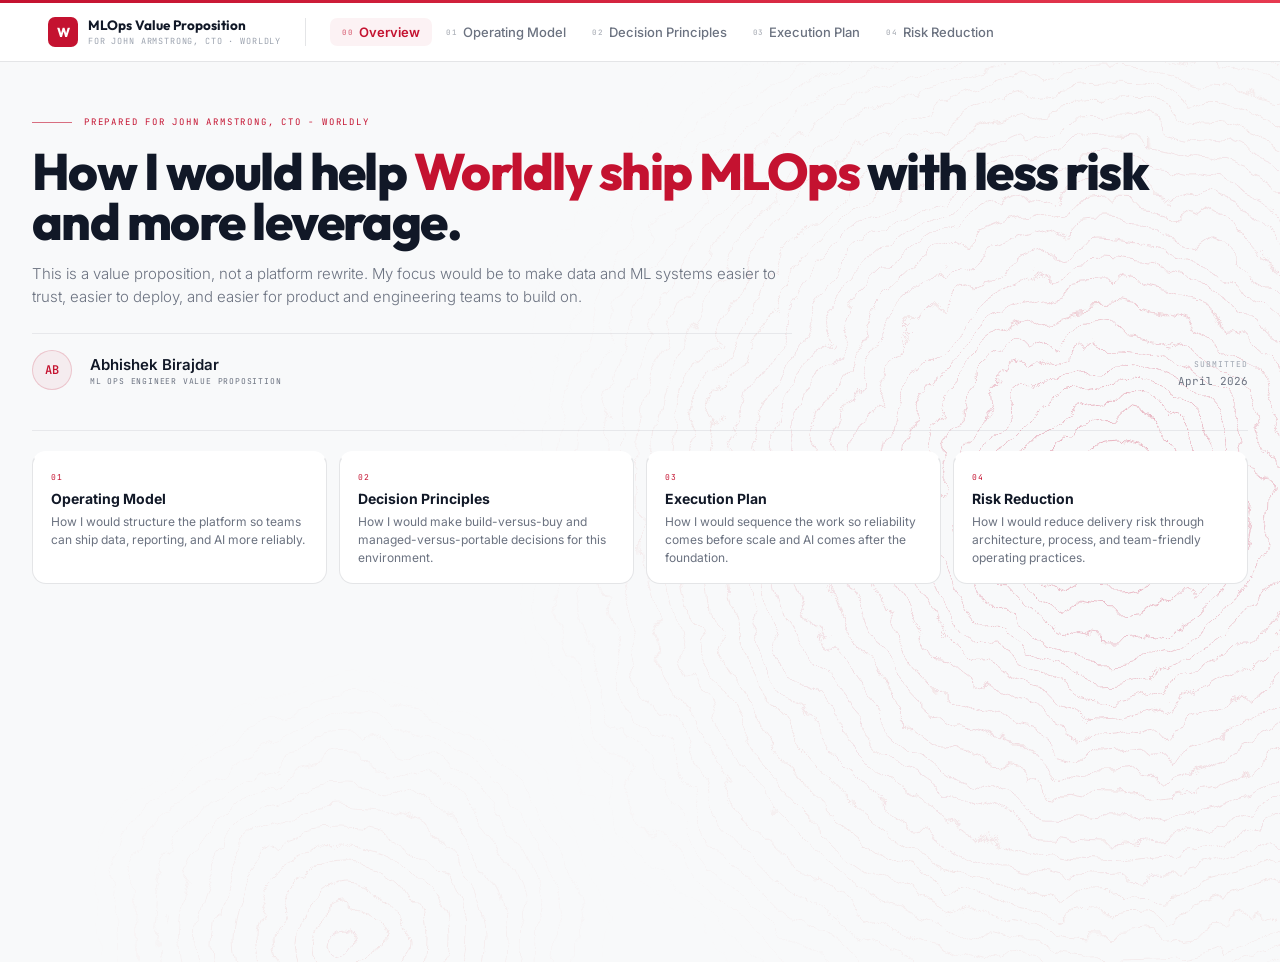
==== commit e7f4eb10: "Page Update" ====
--- a/index.html
+++ b/index.html
@@ -11,7 +11,7 @@
 <body class="page-shell brand-page overview-page">
 <header class="topnav" id="topnav">
   <div class="topnav-inner">
-    <a class="topnav-brand" href="worldly-cto-proposal-v2.html">
+    <a class="topnav-brand" href="index.html">
       <div class="topnav-logo">W</div>
       <div>
         <div class="topnav-title">MLOps Value Proposition</div>
@@ -20,16 +20,12 @@
     </a>
     <div class="topnav-divider"></div>
     <nav class="topnav-links">
-      <a class="tnl active" href="worldly-cto-proposal-v2.html"><span class="tnl-num">00</span> Overview</a>
+      <a class="tnl active" href="index.html"><span class="tnl-num">00</span> Overview</a>
       <a class="tnl" href="section-02-architecture.html"><span class="tnl-num">01</span> Operating Model</a>
       <a class="tnl" href="section-03-aws-vs-oss.html"><span class="tnl-num">02</span> Decision Principles</a>
       <a class="tnl" href="section-04-phases.html"><span class="tnl-num">03</span> Execution Plan</a>
       <a class="tnl" href="section-05-risks.html"><span class="tnl-num">04</span> Risk Reduction</a>
     </nav>
-    <div class="topnav-cta">
-      <span class="topnav-name">Abhishek Birajdar</span>
-      <a class="topnav-btn" href="mailto:acbirajdar16@gmail.com">Get in touch</a>
-    </div>
   </div>
 </header>
 <main class="page-main">
--- a/proposal.css
+++ b/proposal.css
@@ -581,6 +581,7 @@
   .topnav-inner{padding:0 24px}
   .topnav-sub,.topnav-divider,.topnav-name{display:none}
   .tnl-num{display:none}
+  .topnav-brand{flex:1;min-width:0}
   .page-main .cover,.page-main .sec-wrap,.page-main .content,
   .page-main .page-closing,.page-main .page-closing > div,
   .section-index{padding-left:24px;padding-right:24px}
@@ -625,18 +626,21 @@
   .topnav{overflow:visible}
   .topnav-inner{
     height:auto;
-    min-height:72px;
+    min-height:64px;
     flex-wrap:wrap;
     align-items:center;
-    gap:10px 12px;
+    gap:8px 10px;
     padding-top:10px;
     padding-bottom:10px;
   }
-  .topnav-brand{min-width:0}
+  .topnav-brand{
+    min-width:0;
+    flex:1 1 100%;
+  }
   .topnav-title{font-size:15px}
   .topnav-links{
     display:flex;
-    order:3;
+    order:2;
     width:100%;
     gap:8px;
     overflow-x:auto;
@@ -654,14 +658,7 @@
     border:1px solid var(--border);
     background:rgba(255,255,255,0.88);
   }
-  .topnav-cta{
-    margin-left:auto;
-    gap:8px;
-  }
-  .topnav-btn{
-    padding:10px 14px;
-    font-size:13px;
-  }
+  .topnav-cta{display:none}
 }
 
 /* ══════════════════════════════════════════
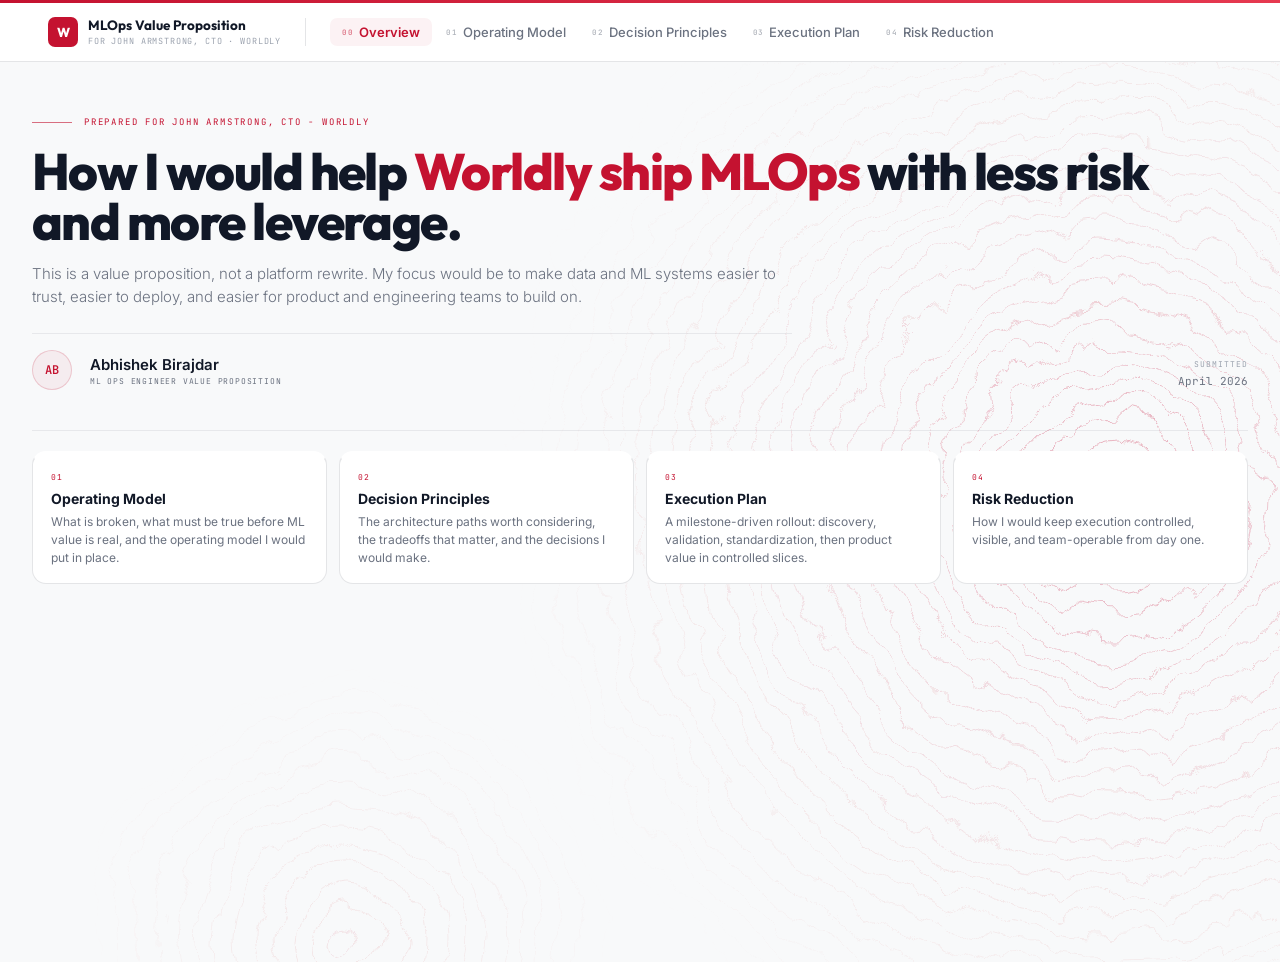
==== commit fdd93813: "Pages Updates" ====
--- a/index.html
+++ b/index.html
@@ -112,10 +112,10 @@
 <div class="divider"></div>
 
 <div class="section-index">
-  <a class="section-card" href="section-02-architecture.html" data-anim="scale-up" data-delay="1"><div class="section-card-num">01</div><div class="section-card-title">Operating Model</div><div class="section-card-text">How I would structure the platform so teams can ship data, reporting, and AI more reliably.</div></a>
-  <a class="section-card" href="section-03-aws-vs-oss.html" data-anim="scale-up" data-delay="2"><div class="section-card-num">02</div><div class="section-card-title">Decision Principles</div><div class="section-card-text">How I would make build-versus-buy and managed-versus-portable decisions for this environment.</div></a>
-  <a class="section-card" href="section-04-phases.html" data-anim="scale-up" data-delay="3"><div class="section-card-num">03</div><div class="section-card-title">Execution Plan</div><div class="section-card-text">How I would sequence the work so reliability comes before scale and AI comes after the foundation.</div></a>
-  <a class="section-card" href="section-05-risks.html" data-anim="scale-up" data-delay="4"><div class="section-card-num">04</div><div class="section-card-title">Risk Reduction</div><div class="section-card-text">How I would reduce delivery risk through architecture, process, and team-friendly operating practices.</div></a>
+  <a class="section-card" href="section-02-architecture.html" data-anim="scale-up" data-delay="1"><div class="section-card-num">01</div><div class="section-card-title">Operating Model</div><div class="section-card-text">What is broken, what must be true before ML value is real, and the operating model I would put in place.</div></a>
+  <a class="section-card" href="section-03-aws-vs-oss.html" data-anim="scale-up" data-delay="2"><div class="section-card-num">02</div><div class="section-card-title">Decision Principles</div><div class="section-card-text">The architecture paths worth considering, the tradeoffs that matter, and the decisions I would make.</div></a>
+  <a class="section-card" href="section-04-phases.html" data-anim="scale-up" data-delay="3"><div class="section-card-num">03</div><div class="section-card-title">Execution Plan</div><div class="section-card-text">A milestone-driven rollout: discovery, validation, standardization, then product value in controlled slices.</div></a>
+  <a class="section-card" href="section-05-risks.html" data-anim="scale-up" data-delay="4"><div class="section-card-num">04</div><div class="section-card-title">Risk Reduction</div><div class="section-card-text">How I would keep execution controlled, visible, and team-operable from day one.</div></a>
 </div>
 
 
--- a/proposal.css
+++ b/proposal.css
@@ -1011,17 +1011,18 @@
 .arch-row-nodes-3{grid-template-columns:repeat(3,minmax(0,1fr))}
 .arch-row-nodes-7{grid-template-columns:repeat(7,minmax(0,1fr))}
 .arch-linkband{
-  height:14px;display:flex;align-items:center;justify-content:center;position:relative;
+  height:30px;display:flex;align-items:center;justify-content:center;position:relative;
+  margin:8px 0;
 }
 .arch-linkband svg{width:100%;height:100%;display:block;overflow:visible}
 .connector-path{
-  fill:none;stroke:rgba(196,18,48,0.34);stroke-width:2.25;stroke-linecap:round;stroke-linejoin:round;
-  stroke-dasharray:10 12;
+  fill:none;stroke:rgba(15,23,42,0.46);stroke-width:3.2;stroke-linecap:round;stroke-linejoin:round;
+  stroke-dasharray:1 11;
   animation:connector-flow 16s linear infinite;
-  filter:drop-shadow(0 0 8px rgba(196,18,48,0.12));
-}
-.connector-main{stroke:rgba(196,18,48,0.46)}
-.connector-branch{stroke:rgba(196,18,48,0.24)}
+  filter:drop-shadow(0 0 6px rgba(15,23,42,0.08));
+}
+.connector-main{stroke:rgba(15,23,42,0.62)}
+.connector-branch{stroke:rgba(15,23,42,0.4)}
 .connector-flow-dot{
   fill:#C41230;
   filter:drop-shadow(0 0 10px rgba(196,18,48,0.45));
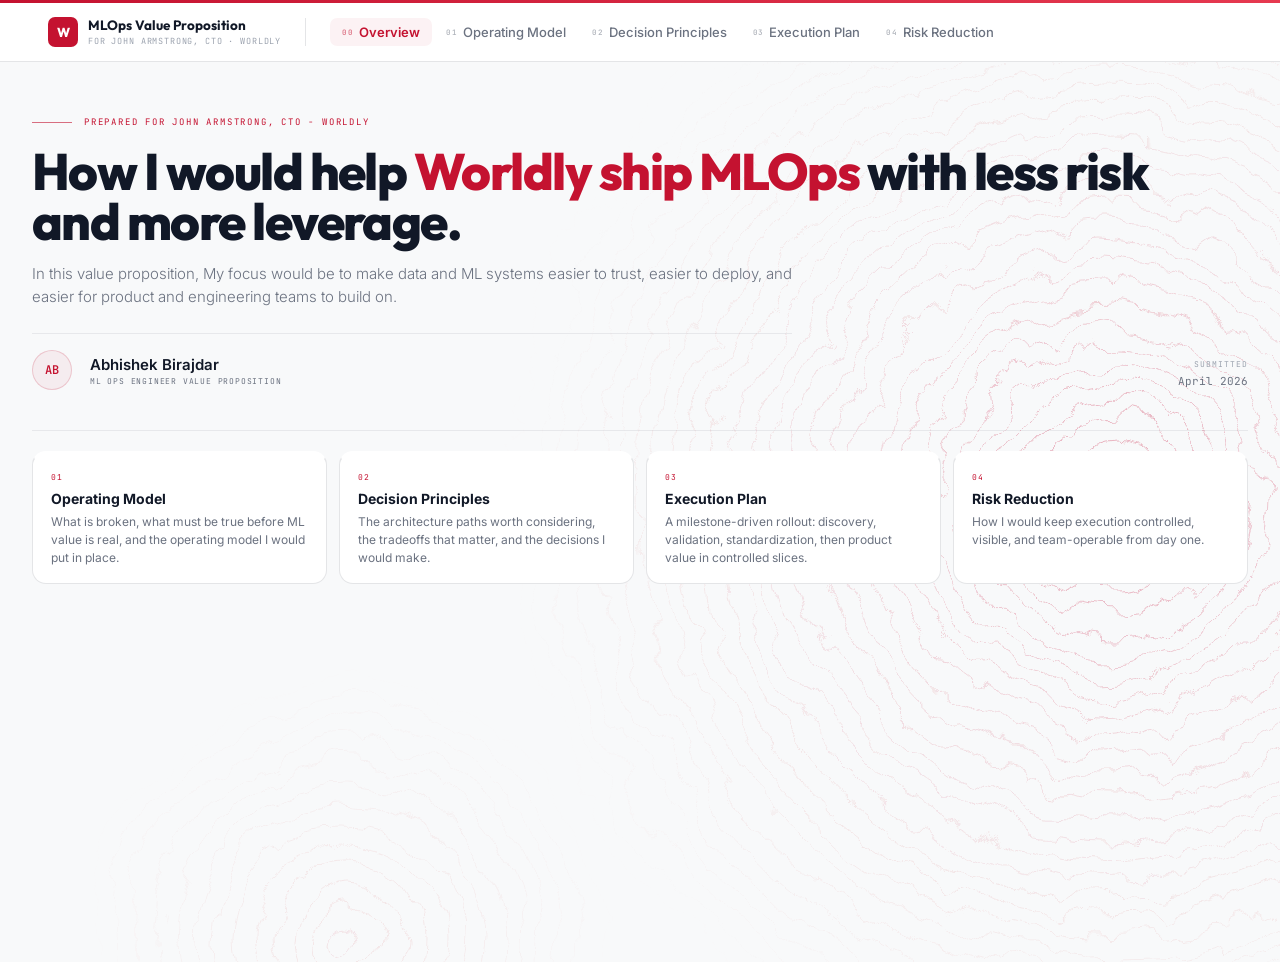
==== commit 14ec3db5: "Pages Updates" ====
--- a/index.html
+++ b/index.html
@@ -95,7 +95,7 @@
 <div class="cover">
   <div class="cover-eye" data-anim="fade-up">Prepared for John Armstrong, CTO - Worldly</div>
   <h1 data-anim="fade-up" data-delay="1">How I would help <span class="g">Worldly ship MLOps</span> with less risk and more leverage.</h1>
-  <p class="cover-sub" data-anim="fade-up" data-delay="2">This is a value proposition, not a platform rewrite. My focus would be to make data and ML systems easier to trust, easier to deploy, and easier for product and engineering teams to build on.</p>
+  <p class="cover-sub" data-anim="fade-up" data-delay="2">In this value proposition, My focus would be to make data and ML systems easier to trust, easier to deploy, and easier for product and engineering teams to build on.</p>
   <div class="cover-auth" data-anim="fade-up" data-delay="3">
     <div class="auth-av">AB</div>
     <div>
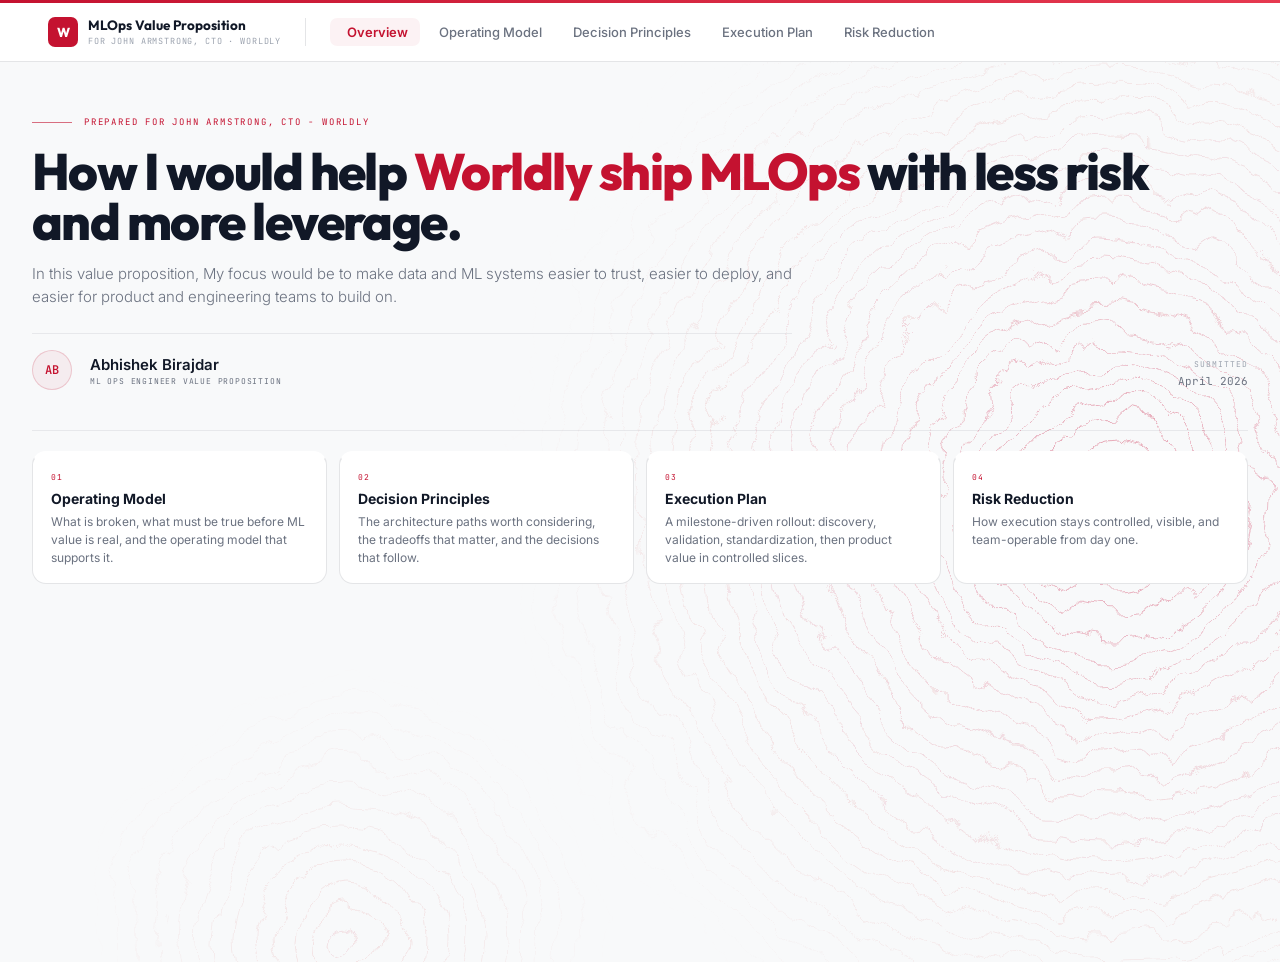
==== commit 46112faa: "Pages Updates" ====
--- a/index.html
+++ b/index.html
@@ -20,11 +20,11 @@
     </a>
     <div class="topnav-divider"></div>
     <nav class="topnav-links">
-      <a class="tnl active" href="index.html"><span class="tnl-num">00</span> Overview</a>
-      <a class="tnl" href="section-02-architecture.html"><span class="tnl-num">01</span> Operating Model</a>
-      <a class="tnl" href="section-03-aws-vs-oss.html"><span class="tnl-num">02</span> Decision Principles</a>
-      <a class="tnl" href="section-04-phases.html"><span class="tnl-num">03</span> Execution Plan</a>
-      <a class="tnl" href="section-05-risks.html"><span class="tnl-num">04</span> Risk Reduction</a>
+      <a class="tnl active" href="index.html"><span class="tnl-num"></span> Overview</a>
+      <a class="tnl" href="section-02-architecture.html"><span class="tnl-num"></span> Operating Model</a>
+      <a class="tnl" href="section-03-aws-vs-oss.html"><span class="tnl-num"></span> Decision Principles</a>
+      <a class="tnl" href="section-04-phases.html"><span class="tnl-num"></span> Execution Plan</a>
+      <a class="tnl" href="section-05-risks.html"><span class="tnl-num"></span> Risk Reduction</a>
     </nav>
   </div>
 </header>
@@ -112,10 +112,10 @@
 <div class="divider"></div>
 
 <div class="section-index">
-  <a class="section-card" href="section-02-architecture.html" data-anim="scale-up" data-delay="1"><div class="section-card-num">01</div><div class="section-card-title">Operating Model</div><div class="section-card-text">What is broken, what must be true before ML value is real, and the operating model I would put in place.</div></a>
-  <a class="section-card" href="section-03-aws-vs-oss.html" data-anim="scale-up" data-delay="2"><div class="section-card-num">02</div><div class="section-card-title">Decision Principles</div><div class="section-card-text">The architecture paths worth considering, the tradeoffs that matter, and the decisions I would make.</div></a>
+  <a class="section-card" href="section-02-architecture.html" data-anim="scale-up" data-delay="1"><div class="section-card-num">01</div><div class="section-card-title">Operating Model</div><div class="section-card-text">What is broken, what must be true before ML value is real, and the operating model that supports it.</div></a>
+  <a class="section-card" href="section-03-aws-vs-oss.html" data-anim="scale-up" data-delay="2"><div class="section-card-num">02</div><div class="section-card-title">Decision Principles</div><div class="section-card-text">The architecture paths worth considering, the tradeoffs that matter, and the decisions that follow.</div></a>
   <a class="section-card" href="section-04-phases.html" data-anim="scale-up" data-delay="3"><div class="section-card-num">03</div><div class="section-card-title">Execution Plan</div><div class="section-card-text">A milestone-driven rollout: discovery, validation, standardization, then product value in controlled slices.</div></a>
-  <a class="section-card" href="section-05-risks.html" data-anim="scale-up" data-delay="4"><div class="section-card-num">04</div><div class="section-card-title">Risk Reduction</div><div class="section-card-text">How I would keep execution controlled, visible, and team-operable from day one.</div></a>
+  <a class="section-card" href="section-05-risks.html" data-anim="scale-up" data-delay="4"><div class="section-card-num">04</div><div class="section-card-title">Risk Reduction</div><div class="section-card-text">How execution stays controlled, visible, and team-operable from day one.</div></a>
 </div>
 
 
--- a/proposal.css
+++ b/proposal.css
@@ -325,7 +325,7 @@
   background-image:none;
 }
 body.brand-page .topo-bg svg{
-  opacity:0.3;
+  opacity:0.42;
 }
 body.brand-page .page-main{
   max-width:1400px;
@@ -431,7 +431,7 @@
 
 /* Overview page: compact executive board */
 body.overview-page{background:var(--clean-slate)}
-body.overview-page .topo-bg svg{opacity:0.82}
+body.overview-page .topo-bg svg{opacity:0.94}
 body.overview-page .page-main{
   max-width:1440px;
   margin:0 auto;
